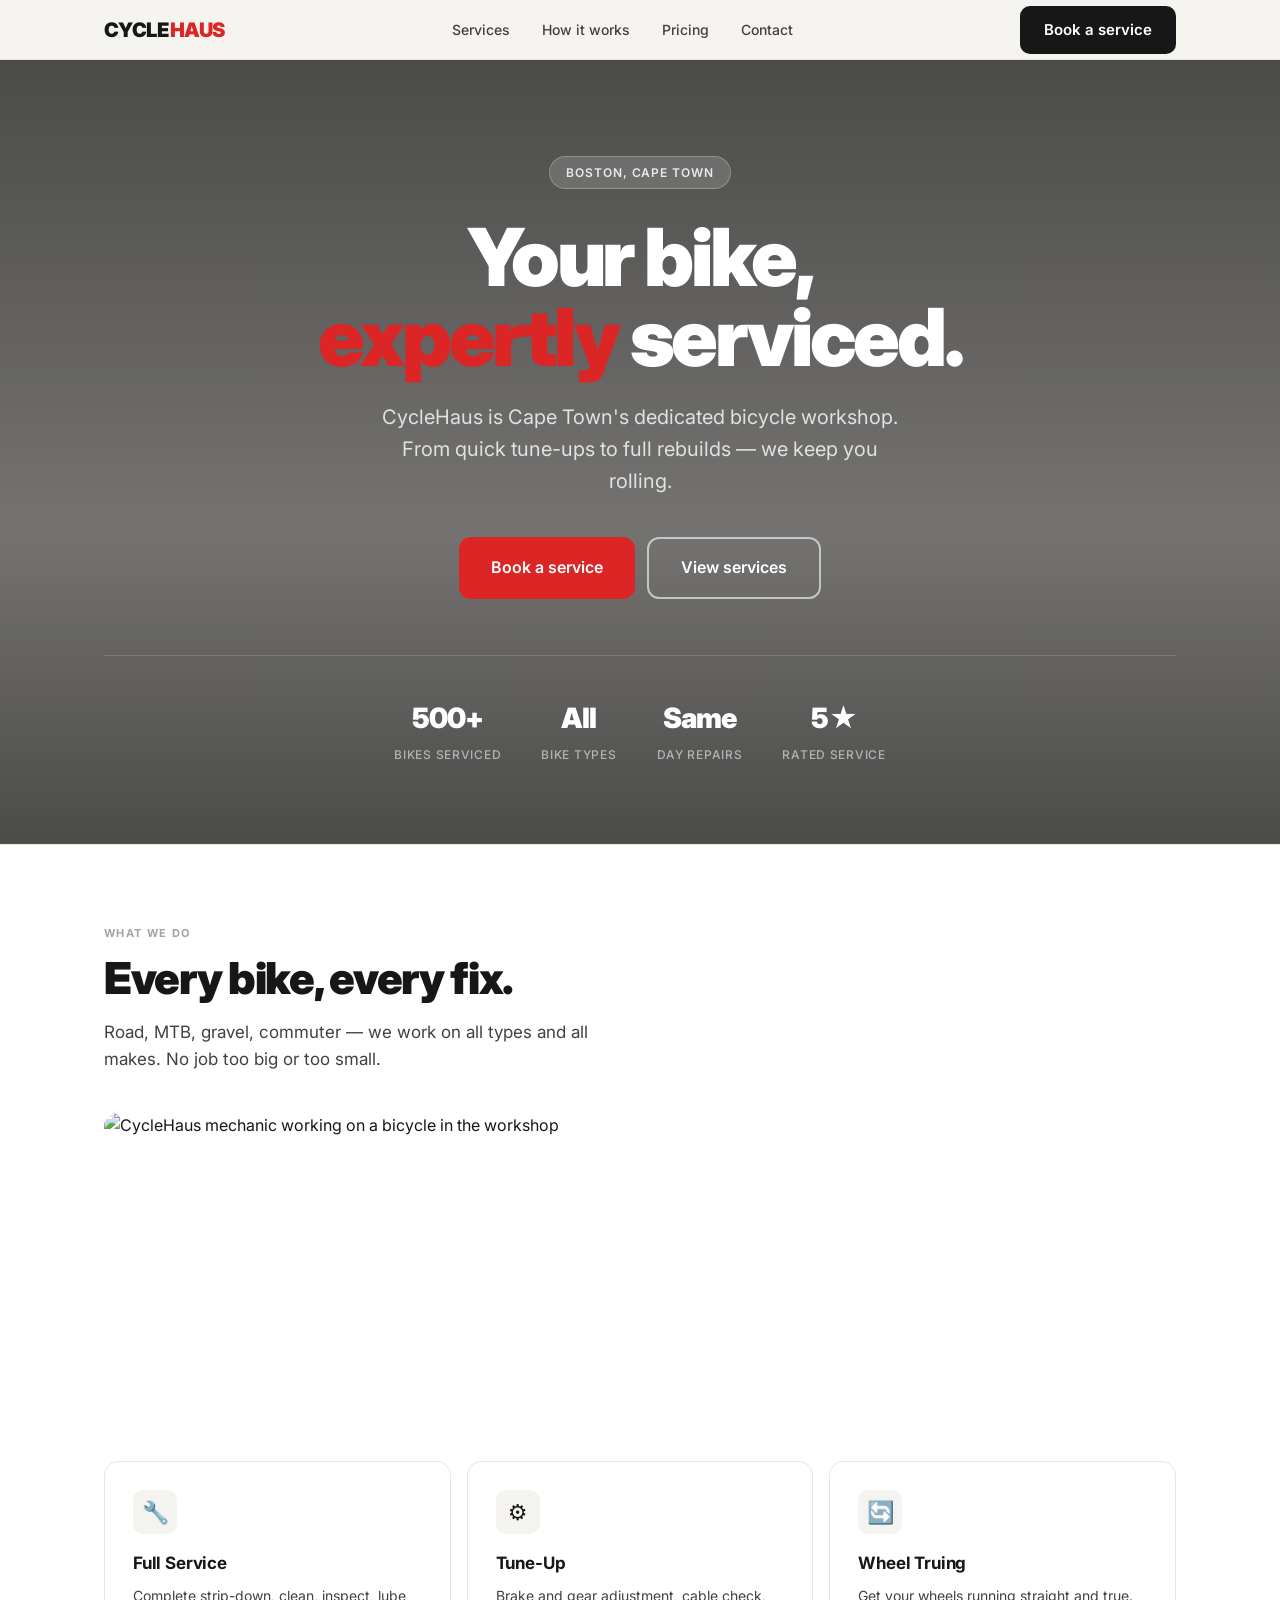
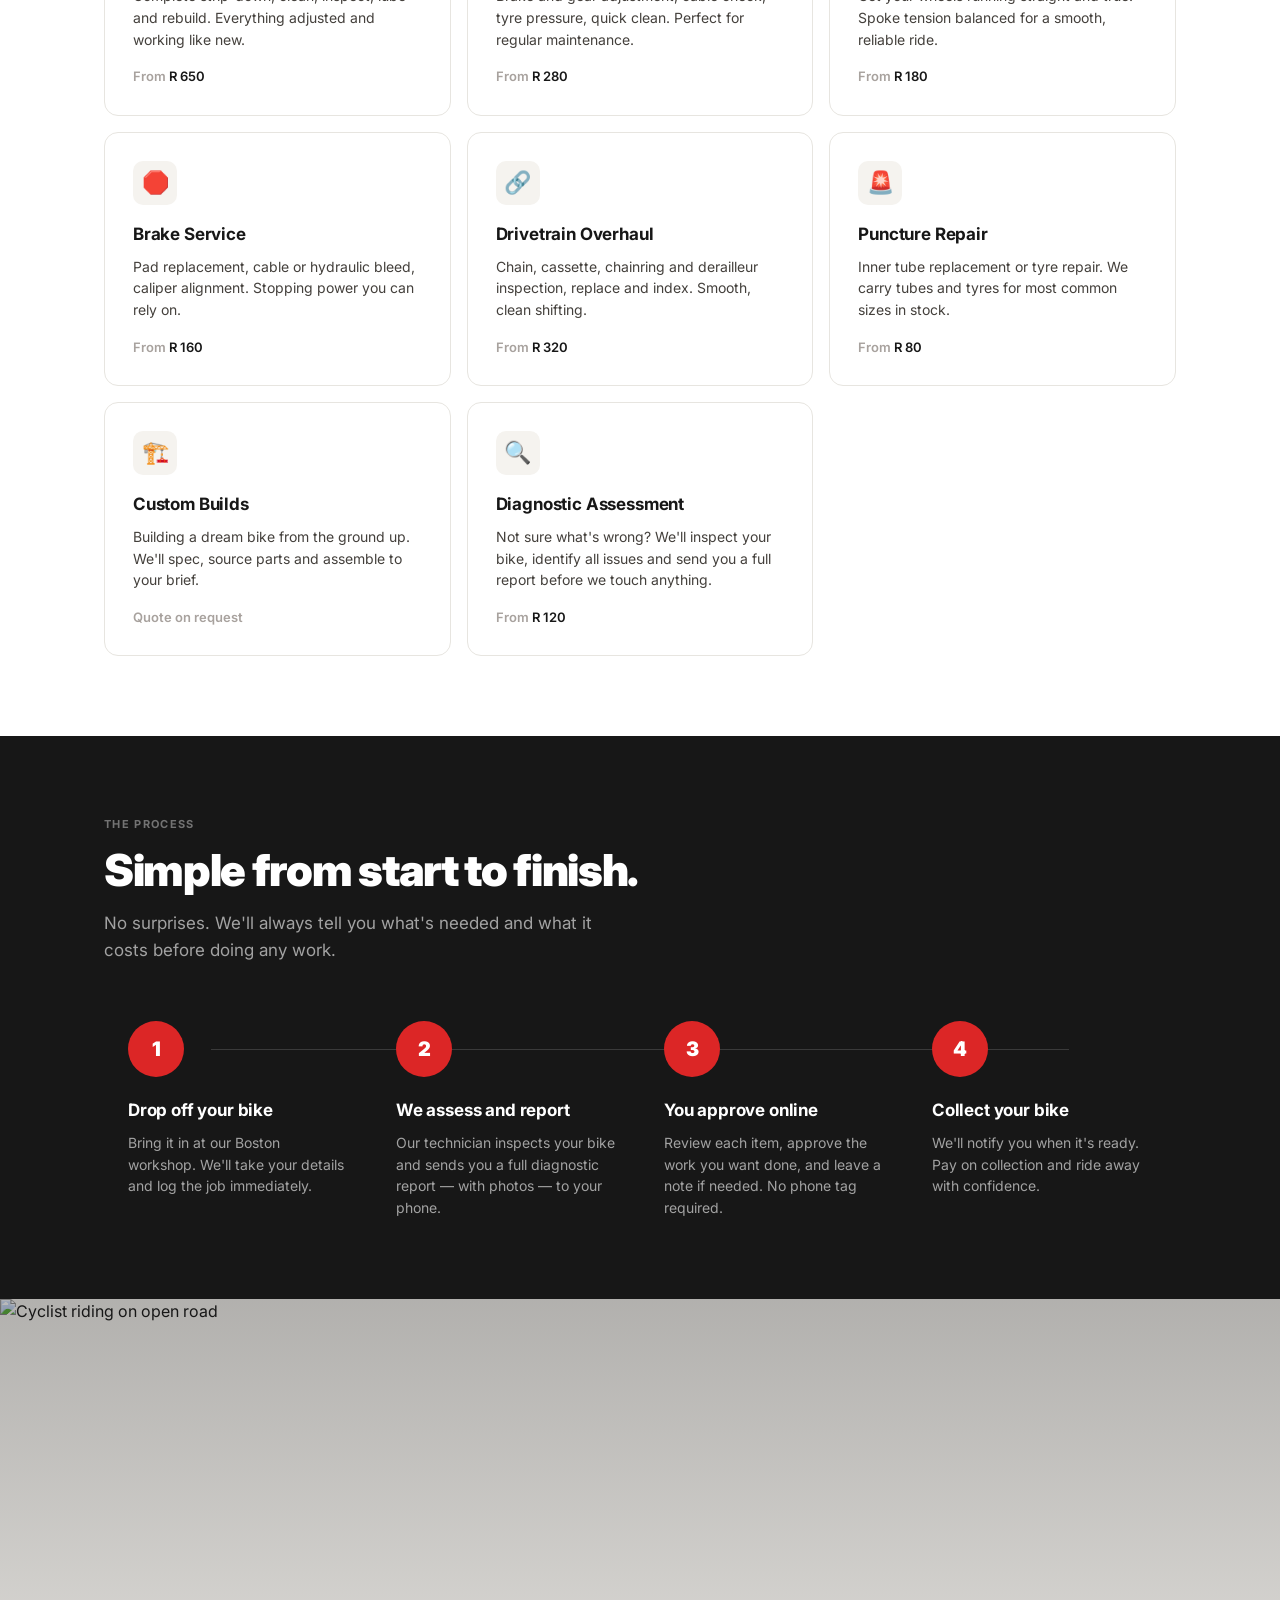
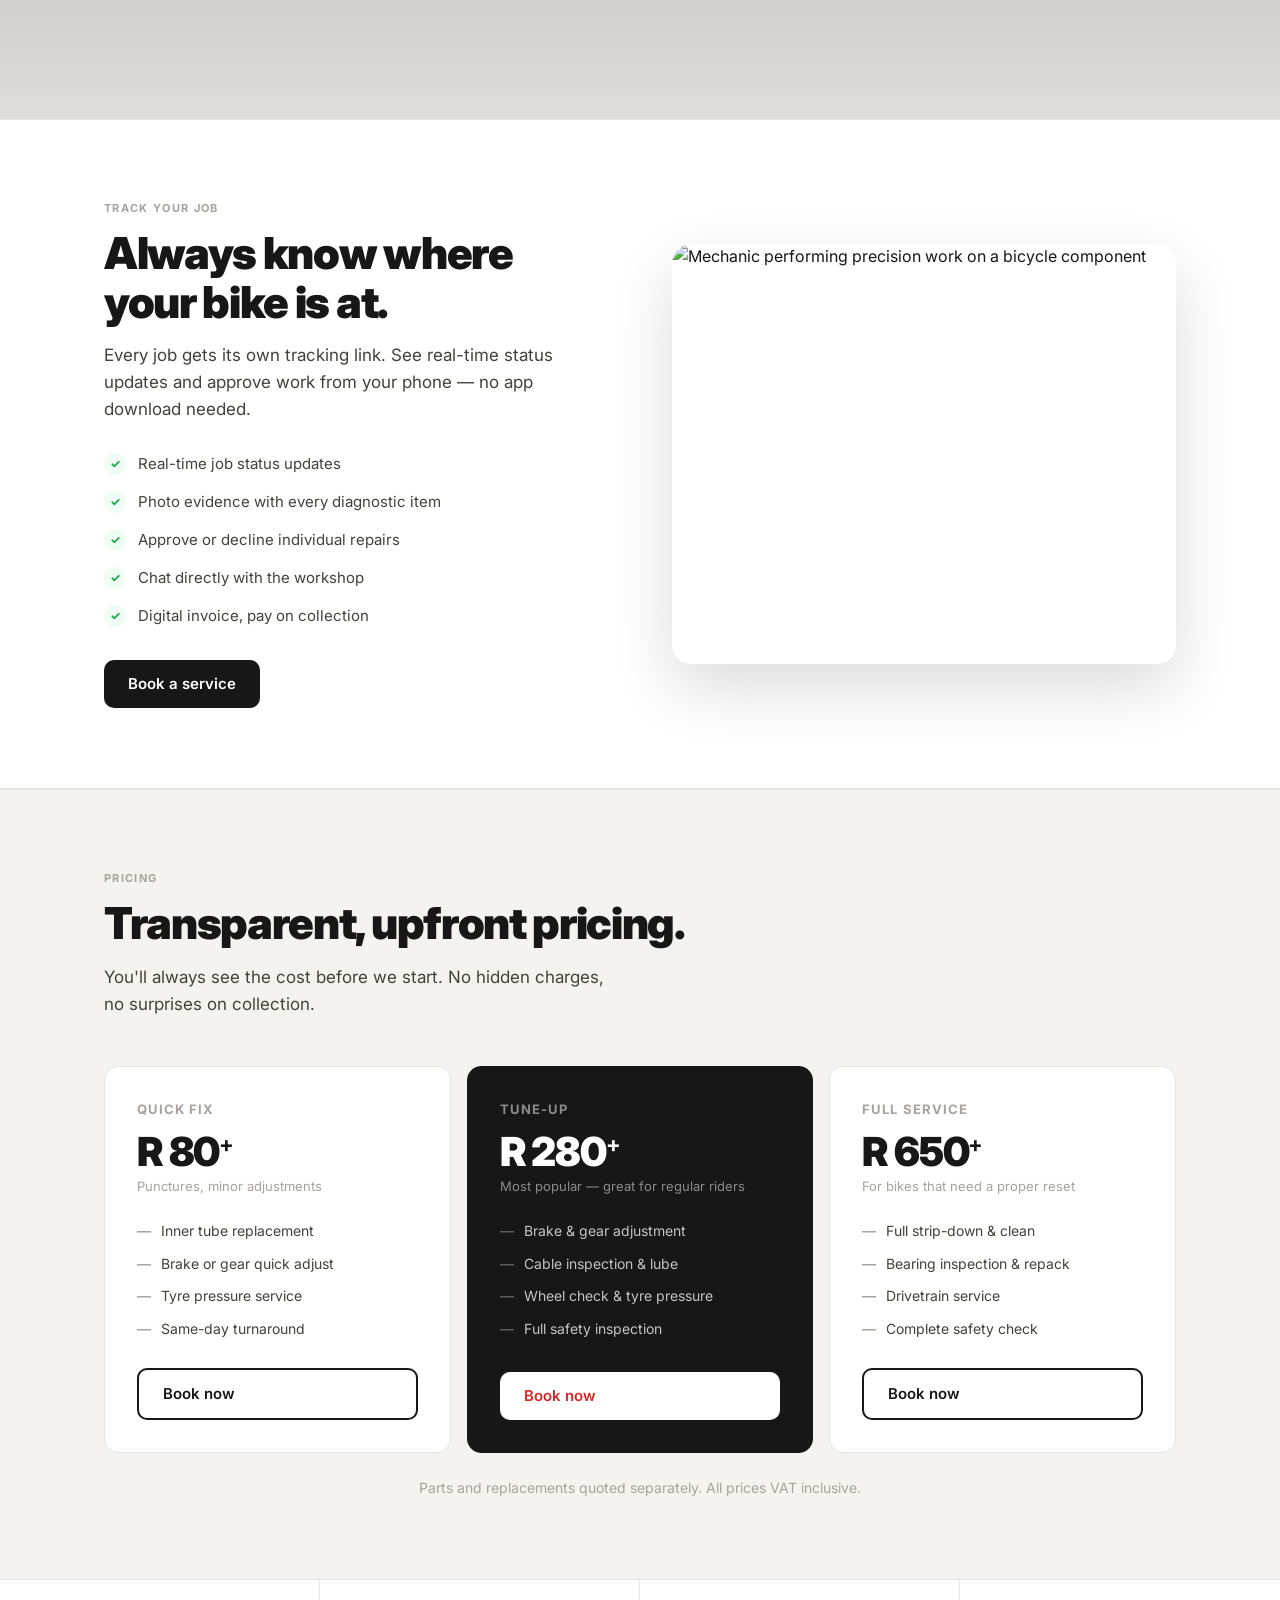
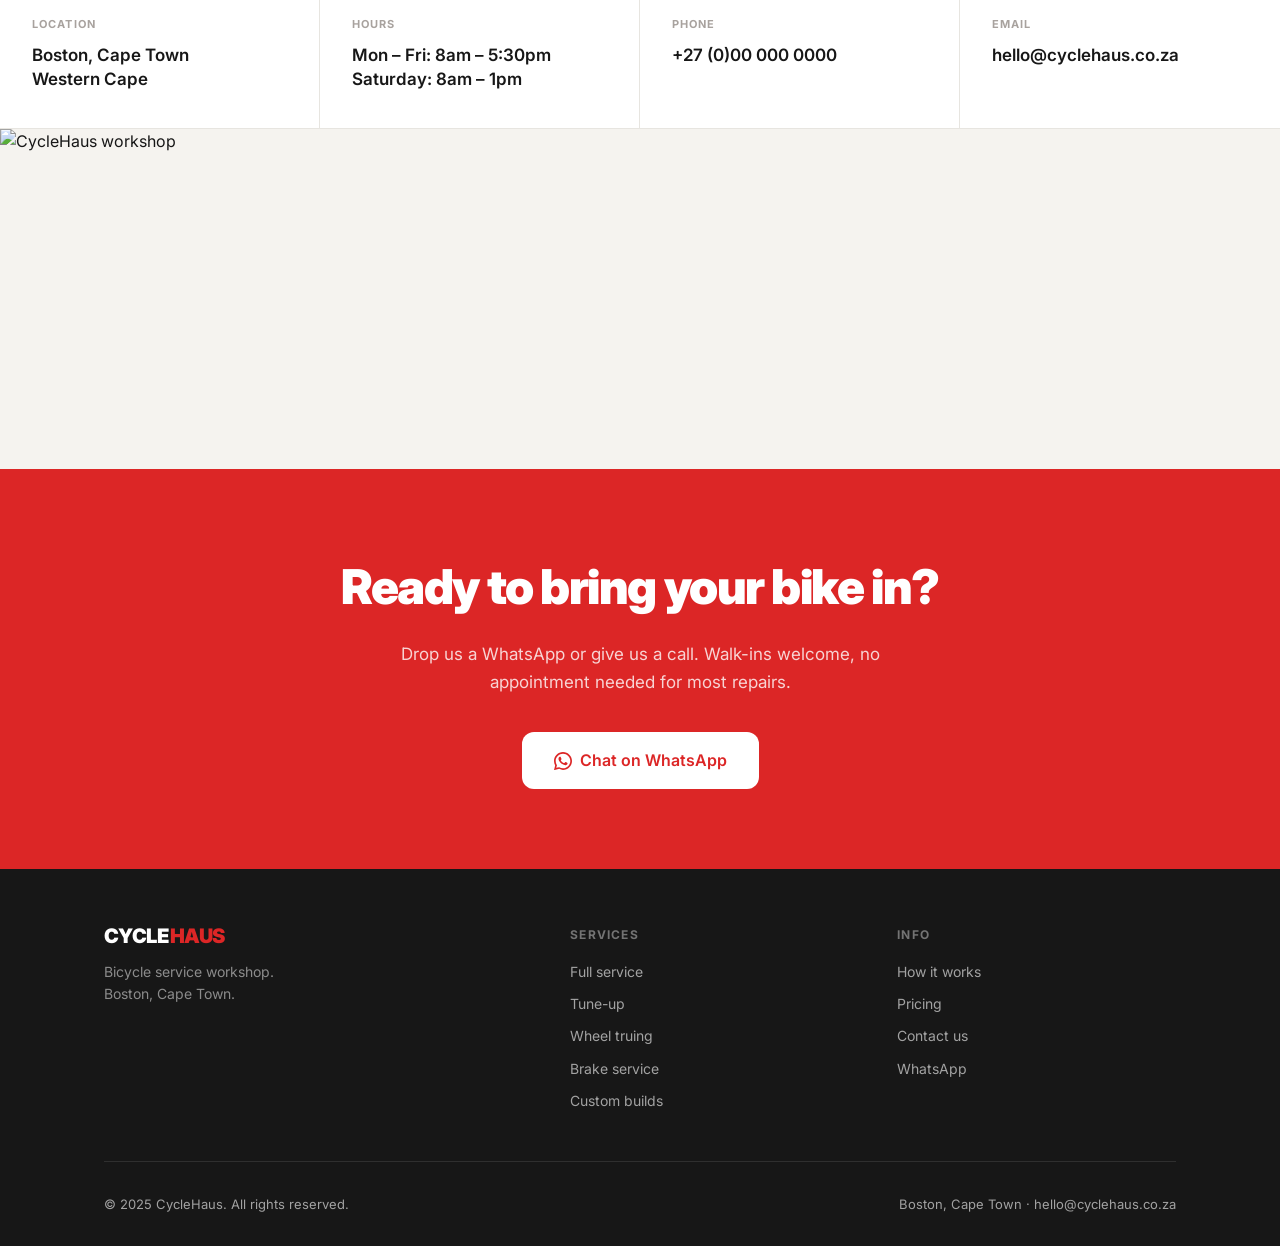
==== index.html @ d36a8a9f "Initial commit" ====
<!doctype html>
<html lang="en">
<head>
  <meta charset="UTF-8" />
  <meta name="viewport" content="width=device-width, initial-scale=1.0" />
  <title>CycleHaus — Bicycle Service Workshop, Boston Cape Town</title>
  <meta name="description" content="Cape Town's dedicated bicycle service workshop. Expert repairs, tune-ups and custom builds for road, MTB, gravel and commuter bikes. Based in Boston, Cape Town." />
  <meta property="og:title" content="CycleHaus — Bicycle Service Workshop" />
  <meta property="og:description" content="Expert bicycle servicing in Boston, Cape Town. Drop off, we assess and send you a digital report, you approve online." />
  <meta property="og:type" content="website" />
  <meta name="theme-color" content="#171717" />
  <link rel="icon" href="favicon.svg" type="image/svg+xml" />
  <link rel="preconnect" href="https://fonts.googleapis.com" />
  <link rel="preconnect" href="https://fonts.gstatic.com" crossorigin />
  <link href="https://fonts.googleapis.com/css2?family=Inter:wght@400;500;600;700;900&display=swap" rel="stylesheet" />
  <link rel="stylesheet" href="css/style.css" />
</head>
<body>

<!-- ── Navigation ──────────────────────────────────────────────────────── -->
<nav>
  <div class="container nav-inner">
    <a href="/" class="wordmark" aria-label="CycleHaus">
      <span class="c">CYCLE</span><span class="h">HAUS</span>
    </a>
    <ul class="nav-links">
      <li><a href="#services">Services</a></li>
      <li><a href="#how-it-works">How it works</a></li>
      <li><a href="#pricing">Pricing</a></li>
      <li><a href="#contact">Contact</a></li>
    </ul>
    <div class="nav-right">
      <a href="#contact" class="btn btn-primary nav-cta">Book a service</a>
      <button class="nav-hamburger" aria-label="Menu">
        <svg width="22" height="22" viewBox="0 0 22 22" fill="none">
          <path d="M3 6h16M3 11h16M3 16h16" stroke="#171717" stroke-width="2" stroke-linecap="round"/>
        </svg>
      </button>
    </div>
  </div>
</nav>

<!-- ── Hero ────────────────────────────────────────────────────────────── -->
<section class="hero">
  <div class="container">
    <div class="hero-tag">Boston, Cape Town</div>
    <h1>Your bike,<br><em>expertly</em> serviced.</h1>
    <p>CycleHaus is Cape Town's dedicated bicycle workshop. From quick tune-ups to full rebuilds — we keep you rolling.</p>
    <div class="hero-actions">
      <a href="#contact" class="btn btn-red btn-lg">Book a service</a>
      <a href="#services" class="btn btn-outline-white btn-lg">View services</a>
    </div>
    <div class="hero-meta">
      <div class="hero-meta-item">
        <span class="hero-meta-num">500+</span>
        <span class="hero-meta-label">Bikes serviced</span>
      </div>
      <div class="hero-meta-item">
        <span class="hero-meta-num">All</span>
        <span class="hero-meta-label">Bike types</span>
      </div>
      <div class="hero-meta-item">
        <span class="hero-meta-num">Same</span>
        <span class="hero-meta-label">Day repairs</span>
      </div>
      <div class="hero-meta-item">
        <span class="hero-meta-num">5★</span>
        <span class="hero-meta-label">Rated service</span>
      </div>
    </div>
  </div>
</section>

<!-- ── Services ────────────────────────────────────────────────────────── -->
<section class="section" id="services" style="background: var(--bg-card); border-top: 1px solid var(--line);">
  <div class="container">
    <p class="section-label">What we do</p>
    <h2 class="section-title">Every bike, every fix.</h2>
    <p class="section-subtitle">Road, MTB, gravel, commuter — we work on all types and all makes. No job too big or too small.</p>

    <div class="img-strip-rounded">
      <img
        src="https://images.unsplash.com/photo-1675798225739-d8919b7a23f7?w=1400&q=85"
        alt="CycleHaus mechanic working on a bicycle in the workshop"
        loading="lazy"
      />
    </div>

    <div class="services-grid">
      <div class="service-card">
        <div class="service-icon">🔧</div>
        <h3>Full Service</h3>
        <p>Complete strip-down, clean, inspect, lube and rebuild. Everything adjusted and working like new.</p>
        <p class="service-price">From <span>R 650</span></p>
      </div>
      <div class="service-card">
        <div class="service-icon">⚙️</div>
        <h3>Tune-Up</h3>
        <p>Brake and gear adjustment, cable check, tyre pressure, quick clean. Perfect for regular maintenance.</p>
        <p class="service-price">From <span>R 280</span></p>
      </div>
      <div class="service-card">
        <div class="service-icon">🔄</div>
        <h3>Wheel Truing</h3>
        <p>Get your wheels running straight and true. Spoke tension balanced for a smooth, reliable ride.</p>
        <p class="service-price">From <span>R 180</span></p>
      </div>
      <div class="service-card">
        <div class="service-icon">🛑</div>
        <h3>Brake Service</h3>
        <p>Pad replacement, cable or hydraulic bleed, caliper alignment. Stopping power you can rely on.</p>
        <p class="service-price">From <span>R 160</span></p>
      </div>
      <div class="service-card">
        <div class="service-icon">🔗</div>
        <h3>Drivetrain Overhaul</h3>
        <p>Chain, cassette, chainring and derailleur inspection, replace and index. Smooth, clean shifting.</p>
        <p class="service-price">From <span>R 320</span></p>
      </div>
      <div class="service-card">
        <div class="service-icon">🚨</div>
        <h3>Puncture Repair</h3>
        <p>Inner tube replacement or tyre repair. We carry tubes and tyres for most common sizes in stock.</p>
        <p class="service-price">From <span>R 80</span></p>
      </div>
      <div class="service-card">
        <div class="service-icon">🏗️</div>
        <h3>Custom Builds</h3>
        <p>Building a dream bike from the ground up. We'll spec, source parts and assemble to your brief.</p>
        <p class="service-price">Quote on request</p>
      </div>
      <div class="service-card">
        <div class="service-icon">🔍</div>
        <h3>Diagnostic Assessment</h3>
        <p>Not sure what's wrong? We'll inspect your bike, identify all issues and send you a full report before we touch anything.</p>
        <p class="service-price">From <span>R 120</span></p>
      </div>
    </div>
  </div>
</section>

<!-- ── How it works ─────────────────────────────────────────────────────── -->
<section class="section how-section" id="how-it-works">
  <div class="container">
    <p class="section-label">The process</p>
    <h2 class="section-title">Simple from start to finish.</h2>
    <p class="section-subtitle">No surprises. We'll always tell you what's needed and what it costs before doing any work.</p>

    <div class="steps">
      <div class="step">
        <div class="step-num">1</div>
        <h3>Drop off your bike</h3>
        <p>Bring it in at our Boston workshop. We'll take your details and log the job immediately.</p>
      </div>
      <div class="step">
        <div class="step-num">2</div>
        <h3>We assess and report</h3>
        <p>Our technician inspects your bike and sends you a full diagnostic report — with photos — to your phone.</p>
      </div>
      <div class="step">
        <div class="step-num">3</div>
        <h3>You approve online</h3>
        <p>Review each item, approve the work you want done, and leave a note if needed. No phone tag required.</p>
      </div>
      <div class="step">
        <div class="step-num">4</div>
        <h3>Collect your bike</h3>
        <p>We'll notify you when it's ready. Pay on collection and ride away with confidence.</p>
      </div>
    </div>
  </div>
</section>

<!-- ── Atmosphere image ─────────────────────────────────────────────────── -->
<div class="img-atmosphere">
  <img
    src="https://images.unsplash.com/photo-1604355288256-46e6bca6a70f?w=1600&q=85"
    alt="Cyclist riding on open road"
    loading="lazy"
  />
</div>

<!-- ── Digital tracking ─────────────────────────────────────────────────── -->
<section class="section track-section">
  <div class="container">
    <div class="track-inner">
      <div>
        <p class="section-label">Track your job</p>
        <h2 class="section-title">Always know where your bike is at.</h2>
        <p class="section-subtitle">Every job gets its own tracking link. See real-time status updates and approve work from your phone — no app download needed.</p>
        <ul class="track-features">
          <li>Real-time job status updates</li>
          <li>Photo evidence with every diagnostic item</li>
          <li>Approve or decline individual repairs</li>
          <li>Chat directly with the workshop</li>
          <li>Digital invoice, pay on collection</li>
        </ul>
        <a href="#contact" class="btn btn-primary" style="margin-top: 32px;">Book a service</a>
      </div>
      <div class="track-image">
        <img
          src="https://images.unsplash.com/photo-1675798227643-da319f8ee8f7?w=900&q=85"
          alt="Mechanic performing precision work on a bicycle component"
          loading="lazy"
        />
      </div>
    </div>
  </div>
</section>

<!-- ── Pricing ──────────────────────────────────────────────────────────── -->
<section class="section" id="pricing" style="border-top: 1px solid var(--line);">
  <div class="container">
    <p class="section-label">Pricing</p>
    <h2 class="section-title">Transparent, upfront pricing.</h2>
    <p class="section-subtitle">You'll always see the cost before we start. No hidden charges, no surprises on collection.</p>

    <div class="pricing-grid">
      <div class="pricing-card">
        <p class="pricing-name">Quick fix</p>
        <p class="price">R 80<sup style="font-size:22px; font-weight:700">+</sup></p>
        <p class="price-sub">Punctures, minor adjustments</p>
        <ul class="price-items">
          <li>Inner tube replacement</li>
          <li>Brake or gear quick adjust</li>
          <li>Tyre pressure service</li>
          <li>Same-day turnaround</li>
        </ul>
        <a href="#contact" class="btn btn-outline">Book now</a>
      </div>
      <div class="pricing-card featured">
        <p class="pricing-name">Tune-up</p>
        <p class="price">R 280<sup style="font-size:22px; font-weight:700">+</sup></p>
        <p class="price-sub">Most popular — great for regular riders</p>
        <ul class="price-items">
          <li>Brake & gear adjustment</li>
          <li>Cable inspection & lube</li>
          <li>Wheel check & tyre pressure</li>
          <li>Full safety inspection</li>
        </ul>
        <a href="#contact" class="btn btn-white">Book now</a>
      </div>
      <div class="pricing-card">
        <p class="pricing-name">Full service</p>
        <p class="price">R 650<sup style="font-size:22px; font-weight:700">+</sup></p>
        <p class="price-sub">For bikes that need a proper reset</p>
        <ul class="price-items">
          <li>Full strip-down & clean</li>
          <li>Bearing inspection & repack</li>
          <li>Drivetrain service</li>
          <li>Complete safety check</li>
        </ul>
        <a href="#contact" class="btn btn-outline">Book now</a>
      </div>
    </div>
    <p style="text-align:center; margin-top: 24px; font-size: 14px; color: var(--muted);">
      Parts and replacements quoted separately. All prices VAT inclusive.
    </p>
  </div>
</section>

<!-- ── Info strip ───────────────────────────────────────────────────────── -->
<div class="info-strip" id="contact">
  <div class="info-item">
    <p class="info-item-label">Location</p>
    <p class="info-item-value">
      <a href="https://maps.google.com/?q=Boston,+Cape+Town" target="_blank" rel="noopener">
        Boston, Cape Town<br>Western Cape
      </a>
    </p>
  </div>
  <div class="info-item">
    <p class="info-item-label">Hours</p>
    <p class="info-item-value">
      Mon – Fri: 8am – 5:30pm<br>
      Saturday: 8am – 1pm
    </p>
  </div>
  <div class="info-item">
    <p class="info-item-label">Phone</p>
    <p class="info-item-value">
      <a href="tel:+27000000000">+27 (0)00 000 0000</a>
    </p>
  </div>
  <div class="info-item">
    <p class="info-item-label">Email</p>
    <p class="info-item-value">
      <a href="mailto:hello@cyclehaus.co.za">hello@cyclehaus.co.za</a>
    </p>
  </div>
</div>

<!-- ── Mechanic strip ───────────────────────────────────────────────────── -->
<div class="img-strip">
  <img
    src="https://images.unsplash.com/photo-1605271864611-58dd08d10547?w=1600&q=85"
    alt="CycleHaus workshop"
    loading="lazy"
  />
</div>

<!-- ── CTA ──────────────────────────────────────────────────────────────── -->
<section class="cta-section">
  <div class="container">
    <h2>Ready to bring your bike in?</h2>
    <p>Drop us a WhatsApp or give us a call. Walk-ins welcome, no appointment needed for most repairs.</p>
    <a href="https://wa.me/27000000000?text=Hi%2C%20I%27d%20like%20to%20book%20a%20service%20at%20CycleHaus." class="btn btn-white btn-lg" target="_blank" rel="noopener">
      <svg width="18" height="18" viewBox="0 0 24 24" fill="currentColor"><path d="M17.472 14.382c-.297-.149-1.758-.867-2.03-.967-.273-.099-.471-.148-.67.15-.197.297-.767.966-.94 1.164-.173.199-.347.223-.644.075-.297-.15-1.255-.463-2.39-1.475-.883-.788-1.48-1.761-1.653-2.059-.173-.297-.018-.458.13-.606.134-.133.298-.347.446-.52.149-.174.198-.298.298-.497.099-.198.05-.371-.025-.52-.075-.149-.669-1.612-.916-2.207-.242-.579-.487-.5-.669-.51-.173-.008-.371-.01-.57-.01-.198 0-.52.074-.792.372-.272.297-1.04 1.016-1.04 2.479 0 1.462 1.065 2.875 1.213 3.074.149.198 2.096 3.2 5.077 4.487.709.306 1.262.489 1.694.625.712.227 1.36.195 1.871.118.571-.085 1.758-.719 2.006-1.413.248-.694.248-1.289.173-1.413-.074-.124-.272-.198-.57-.347z"/><path d="M12 0C5.373 0 0 5.373 0 12c0 2.117.554 4.107 1.523 5.836L.057 23.887c-.06.244.027.502.22.663A.75.75 0 0 0 .75 24h.044l6.24-1.636A11.93 11.93 0 0 0 12 24c6.627 0 12-5.373 12-12S18.627 0 12 0zm0 21.75a9.73 9.73 0 0 1-4.966-1.358l-.357-.213-3.705.973.988-3.608-.232-.372A9.724 9.724 0 0 1 2.25 12C2.25 6.615 6.615 2.25 12 2.25S21.75 6.615 21.75 12 17.385 21.75 12 21.75z"/></svg>
      Chat on WhatsApp
    </a>
  </div>
</section>

<!-- ── Footer ───────────────────────────────────────────────────────────── -->
<footer>
  <div class="container">
    <div class="footer-grid">
      <div>
        <a href="/" class="wordmark"><span class="c">CYCLE</span><span class="h">HAUS</span></a>
        <p class="footer-tagline">Bicycle service workshop.<br>Boston, Cape Town.</p>
      </div>
      <div class="footer-col">
        <h4>Services</h4>
        <ul>
          <li><a href="#services">Full service</a></li>
          <li><a href="#services">Tune-up</a></li>
          <li><a href="#services">Wheel truing</a></li>
          <li><a href="#services">Brake service</a></li>
          <li><a href="#services">Custom builds</a></li>
        </ul>
      </div>
      <div class="footer-col">
        <h4>Info</h4>
        <ul>
          <li><a href="#how-it-works">How it works</a></li>
          <li><a href="#pricing">Pricing</a></li>
          <li><a href="#contact">Contact us</a></li>
          <li><a href="https://wa.me/27000000000" target="_blank" rel="noopener">WhatsApp</a></li>
        </ul>
      </div>
    </div>
    <div class="footer-bottom">
      <span>© 2025 CycleHaus. All rights reserved.</span>
      <span>Boston, Cape Town · hello@cyclehaus.co.za</span>
    </div>
  </div>
</footer>

</body>
</html>
---- css/style.css ----
/* ── Reset & base ────────────────────────────────────────────────────────── */
*, *::before, *::after { box-sizing: border-box; margin: 0; padding: 0; }

:root {
  --ink:     #171717;
  --red:     #dc2626;
  --red-dk:  #b91c1c;
  --bg:      #f5f3ef;
  --bg-card: #ffffff;
  --muted:   #a8a29e;
  --line:    #e7e5e0;
  --text2:   #44403c;

  --font: 'Inter', system-ui, sans-serif;
  --max:  1120px;
  --r:    14px;
}

html { scroll-behavior: smooth; font-size: 16px; }

body {
  font-family: var(--font);
  background: var(--bg);
  color: var(--ink);
  -webkit-font-smoothing: antialiased;
  line-height: 1.6;
}

img { display: block; max-width: 100%; }
a   { color: inherit; text-decoration: none; }

/* ── Layout helpers ──────────────────────────────────────────────────────── */
.container { max-width: var(--max); margin: 0 auto; padding: 0 24px; }
.section   { padding: 80px 0; }
.section-sm { padding: 56px 0; }

/* ── Wordmark ────────────────────────────────────────────────────────────── */
.wordmark {
  font-weight: 900;
  font-size: 20px;
  letter-spacing: -0.03em;
  line-height: 1;
  display: inline-flex;
  align-items: baseline;
  user-select: none;
}
.wordmark .c { color: var(--ink); }
.wordmark .h { color: var(--red); margin-left: 2px; }

/* ── Buttons ─────────────────────────────────────────────────────────────── */
.btn {
  display: inline-flex;
  align-items: center;
  gap: 8px;
  padding: 12px 24px;
  border-radius: 10px;
  font-weight: 600;
  font-size: 15px;
  border: none;
  cursor: pointer;
  transition: opacity .15s, transform .1s;
  white-space: nowrap;
  text-decoration: none;
}
.btn:hover  { opacity: .88; }
.btn:active { transform: scale(.98); }

.btn-primary { background: var(--ink); color: #fff; }
.btn-red     { background: var(--red); color: #fff; }
.btn-outline {
  background: transparent;
  border: 2px solid var(--ink);
  color: var(--ink);
}
.btn-lg { padding: 16px 32px; font-size: 16px; border-radius: 12px; }
.btn-sm { padding: 9px 18px; font-size: 13px; }

/* ── Nav ─────────────────────────────────────────────────────────────────── */
nav {
  position: sticky;
  top: 0;
  z-index: 50;
  background: rgba(245, 243, 239, 0.92);
  backdrop-filter: blur(12px);
  -webkit-backdrop-filter: blur(12px);
  border-bottom: 1px solid var(--line);
  height: 60px;
  display: flex;
  align-items: center;
}
.nav-inner {
  display: flex;
  align-items: center;
  justify-content: space-between;
  width: 100%;
}
.nav-links {
  display: flex;
  align-items: center;
  gap: 32px;
  list-style: none;
}
.nav-links a {
  font-size: 14px;
  font-weight: 500;
  color: var(--text2);
  transition: color .15s;
}
.nav-links a:hover { color: var(--ink); }
.nav-right { display: flex; align-items: center; gap: 16px; }
.nav-hamburger { display: none; background: none; border: none; cursor: pointer; padding: 4px; }

/* ── Hero ────────────────────────────────────────────────────────────────── */
.hero {
  padding: 96px 0 80px;
  text-align: center;
  position: relative;
  background-image:
    linear-gradient(to bottom, rgba(10,10,10,.72) 0%, rgba(10,10,10,.55) 60%, rgba(10,10,10,.72) 100%),
    url('https://images.unsplash.com/photo-1533107862482-0e6974b06ec4?w=1600&q=85');
  background-size: cover;
  background-position: center 35%;
}
.hero-tag {
  display: inline-block;
  background: rgba(255,255,255,.15);
  border: 1px solid rgba(255,255,255,.25);
  backdrop-filter: blur(8px);
  border-radius: 100px;
  padding: 6px 16px;
  font-size: 12px;
  font-weight: 600;
  letter-spacing: 0.08em;
  text-transform: uppercase;
  color: rgba(255,255,255,.85);
  margin-bottom: 28px;
}
.hero h1 {
  font-size: clamp(40px, 7vw, 80px);
  font-weight: 900;
  letter-spacing: -0.04em;
  line-height: 1.0;
  color: #fff;
  max-width: 820px;
  margin: 0 auto 24px;
}
.hero h1 em { color: var(--red); font-style: normal; }
.hero p {
  font-size: clamp(16px, 2vw, 20px);
  color: rgba(255,255,255,.8);
  max-width: 520px;
  margin: 0 auto 40px;
  line-height: 1.6;
}
.hero-actions { display: flex; justify-content: center; gap: 12px; flex-wrap: wrap; }
.btn-outline-white {
  background: transparent;
  border: 2px solid rgba(255,255,255,.6);
  color: #fff;
}
.btn-outline-white:hover { border-color: #fff; }
.hero-meta {
  margin-top: 56px;
  display: flex;
  justify-content: center;
  gap: 40px;
  flex-wrap: wrap;
  padding-top: 40px;
  border-top: 1px solid rgba(255,255,255,.15);
}
.hero-meta-item {
  display: flex;
  flex-direction: column;
  align-items: center;
  gap: 4px;
}
.hero-meta-num {
  font-size: 28px;
  font-weight: 900;
  letter-spacing: -0.03em;
  color: #fff;
}
.hero-meta-label {
  font-size: 12px;
  color: rgba(255,255,255,.55);
  font-weight: 500;
  text-transform: uppercase;
  letter-spacing: 0.06em;
}

/* ── Image strips ────────────────────────────────────────────────────────── */
.img-strip {
  width: 100%;
  height: 340px;
  overflow: hidden;
}
.img-strip img {
  width: 100%;
  height: 100%;
  object-fit: cover;
  object-position: center 40%;
  display: block;
}
.img-strip-rounded {
  border-radius: var(--r);
  overflow: hidden;
  height: 300px;
  margin-top: 40px;
  margin-bottom: 48px;
}
.img-strip-rounded img {
  width: 100%;
  height: 100%;
  object-fit: cover;
  object-position: center 30%;
}
.img-atmosphere {
  width: 100%;
  height: 420px;
  overflow: hidden;
  position: relative;
}
.img-atmosphere img {
  width: 100%;
  height: 100%;
  object-fit: cover;
  object-position: center 50%;
}
.img-atmosphere::after {
  content: '';
  position: absolute;
  inset: 0;
  background: linear-gradient(to bottom, rgba(23,23,23,.3) 0%, rgba(23,23,23,.1) 100%);
}

/* ── Section headings ────────────────────────────────────────────────────── */
.section-label {
  font-size: 11px;
  font-weight: 700;
  letter-spacing: 0.12em;
  text-transform: uppercase;
  color: var(--muted);
  margin-bottom: 12px;
}
.section-title {
  font-size: clamp(28px, 4vw, 44px);
  font-weight: 900;
  letter-spacing: -0.03em;
  line-height: 1.1;
  color: var(--ink);
  margin-bottom: 16px;
}
.section-subtitle {
  font-size: 17px;
  color: var(--text2);
  max-width: 500px;
  line-height: 1.6;
}

/* ── Services ────────────────────────────────────────────────────────────── */
.services-grid {
  display: grid;
  grid-template-columns: repeat(auto-fill, minmax(280px, 1fr));
  gap: 16px;
  margin-top: 48px;
}
.service-card {
  background: var(--bg-card);
  border: 1px solid var(--line);
  border-radius: var(--r);
  padding: 28px;
  transition: box-shadow .2s, transform .2s;
}
.service-card:hover {
  box-shadow: 0 8px 24px rgba(0,0,0,.08);
  transform: translateY(-2px);
}
.service-icon {
  width: 44px;
  height: 44px;
  background: #f5f3ef;
  border-radius: 10px;
  display: flex;
  align-items: center;
  justify-content: center;
  margin-bottom: 16px;
  font-size: 22px;
}
.service-card h3 {
  font-size: 17px;
  font-weight: 700;
  letter-spacing: -0.01em;
  margin-bottom: 8px;
}
.service-card p {
  font-size: 14px;
  color: var(--text2);
  line-height: 1.55;
}
.service-card .service-price {
  margin-top: 16px;
  font-size: 13px;
  font-weight: 600;
  color: var(--muted);
}
.service-card .service-price span {
  color: var(--ink);
}

/* ── How it works ────────────────────────────────────────────────────────── */
.how-section { background: var(--ink); color: #fff; }
.how-section .section-label { color: rgba(255,255,255,.4); }
.how-section .section-title { color: #fff; }
.how-section .section-subtitle { color: rgba(255,255,255,.6); }

.steps {
  display: grid;
  grid-template-columns: repeat(auto-fit, minmax(220px, 1fr));
  gap: 0;
  margin-top: 56px;
  position: relative;
}
.steps::before {
  content: '';
  position: absolute;
  top: 28px;
  left: 10%;
  right: 10%;
  height: 1px;
  background: rgba(255,255,255,.15);
}
.step {
  display: flex;
  flex-direction: column;
  align-items: flex-start;
  padding: 0 24px;
  position: relative;
}
.step-num {
  width: 56px;
  height: 56px;
  border-radius: 50%;
  background: var(--red);
  color: #fff;
  font-size: 20px;
  font-weight: 900;
  display: flex;
  align-items: center;
  justify-content: center;
  margin-bottom: 20px;
  flex-shrink: 0;
  position: relative;
  z-index: 1;
}
.step h3 {
  font-size: 17px;
  font-weight: 700;
  margin-bottom: 8px;
  letter-spacing: -0.01em;
}
.step p {
  font-size: 14px;
  color: rgba(255,255,255,.6);
  line-height: 1.55;
}

/* ── Digital tracking callout ────────────────────────────────────────────── */
.track-section { background: var(--bg-card); border-top: 1px solid var(--line); border-bottom: 1px solid var(--line); }
.track-inner {
  display: grid;
  grid-template-columns: 1fr 1fr;
  gap: 64px;
  align-items: center;
}
.track-features { list-style: none; margin-top: 28px; display: flex; flex-direction: column; gap: 14px; }
.track-features li {
  display: flex;
  align-items: flex-start;
  gap: 12px;
  font-size: 15px;
  color: var(--text2);
}
.track-features li::before {
  content: '✓';
  width: 22px;
  height: 22px;
  background: #f0fdf4;
  color: #16a34a;
  border-radius: 50%;
  font-size: 12px;
  font-weight: 700;
  display: flex;
  align-items: center;
  justify-content: center;
  flex-shrink: 0;
  margin-top: 1px;
}
.track-image {
  border-radius: 20px;
  overflow: hidden;
  height: 420px;
  box-shadow: 0 24px 64px rgba(0,0,0,.14);
}
.track-image img {
  width: 100%;
  height: 100%;
  object-fit: cover;
  object-position: center;
}
/* keep old phone styles in case still referenced */
.track-phone {
  background: var(--bg);
  border-radius: 24px;
  padding: 32px;
  border: 1px solid var(--line);
  box-shadow: 0 16px 48px rgba(0,0,0,.08);
}
.phone-status {
  background: #fff;
  border: 1px solid var(--line);
  border-radius: 12px;
  padding: 16px;
  margin-bottom: 12px;
}
.phone-status-label {
  font-size: 10px;
  font-weight: 700;
  letter-spacing: 0.1em;
  text-transform: uppercase;
  color: var(--muted);
  margin-bottom: 6px;
}
.phone-status-row {
  display: flex;
  align-items: center;
  gap: 10px;
}
.status-dot {
  width: 8px;
  height: 8px;
  border-radius: 50%;
  flex-shrink: 0;
}
.status-dot.green  { background: #16a34a; }
.status-dot.amber  { background: #d97706; }
.status-dot.blue   { background: #2563eb; }
.phone-status-name { font-size: 14px; font-weight: 600; }
.phone-status-sub  { font-size: 12px; color: var(--muted); margin-left: auto; }
.phone-cta {
  background: var(--ink);
  color: #fff;
  border-radius: 10px;
  padding: 14px 16px;
  font-size: 14px;
  font-weight: 600;
  text-align: center;
}

/* ── Pricing teaser ──────────────────────────────────────────────────────── */
.pricing-grid {
  display: grid;
  grid-template-columns: repeat(auto-fit, minmax(260px, 1fr));
  gap: 16px;
  margin-top: 48px;
}
.pricing-card {
  background: var(--bg-card);
  border: 1px solid var(--line);
  border-radius: var(--r);
  padding: 32px;
  display: flex;
  flex-direction: column;
}
.pricing-card.featured {
  background: var(--ink);
  border-color: var(--ink);
  color: #fff;
}
.pricing-card.featured .price-sub { color: rgba(255,255,255,.5); }
.pricing-name {
  font-size: 13px;
  font-weight: 700;
  letter-spacing: 0.08em;
  text-transform: uppercase;
  color: var(--muted);
  margin-bottom: 12px;
}
.pricing-card.featured .pricing-name { color: rgba(255,255,255,.5); }
.price {
  font-size: 40px;
  font-weight: 900;
  letter-spacing: -0.03em;
  line-height: 1;
  margin-bottom: 4px;
}
.price-sub { font-size: 13px; color: var(--muted); margin-bottom: 24px; }
.price-items { list-style: none; display: flex; flex-direction: column; gap: 10px; flex: 1; }
.price-items li {
  font-size: 14px;
  color: var(--text2);
  display: flex;
  align-items: center;
  gap: 10px;
}
.pricing-card.featured .price-items li { color: rgba(255,255,255,.75); }
.price-items li::before {
  content: '—';
  color: var(--muted);
  font-weight: 600;
}
.pricing-card.featured .price-items li::before { color: rgba(255,255,255,.3); }
.pricing-card .btn { margin-top: 28px; }

/* ── Info strip ──────────────────────────────────────────────────────────── */
.info-strip {
  display: grid;
  grid-template-columns: repeat(auto-fit, minmax(220px, 1fr));
  gap: 0;
  border-top: 1px solid var(--line);
  border-bottom: 1px solid var(--line);
  background: var(--bg-card);
}
.info-item {
  padding: 36px 32px;
  border-right: 1px solid var(--line);
}
.info-item:last-child { border-right: none; }
.info-item-label {
  font-size: 11px;
  font-weight: 700;
  letter-spacing: 0.1em;
  text-transform: uppercase;
  color: var(--muted);
  margin-bottom: 10px;
}
.info-item-value {
  font-size: 17px;
  font-weight: 600;
  color: var(--ink);
  line-height: 1.4;
}
.info-item-value a:hover { color: var(--red); }

/* ── CTA banner ──────────────────────────────────────────────────────────── */
.cta-section {
  background: var(--red);
  padding: 80px 0;
  text-align: center;
}
.cta-section h2 {
  font-size: clamp(28px, 4vw, 48px);
  font-weight: 900;
  letter-spacing: -0.03em;
  color: #fff;
  margin-bottom: 16px;
}
.cta-section p {
  font-size: 17px;
  color: rgba(255,255,255,.8);
  margin-bottom: 36px;
  max-width: 480px;
  margin-left: auto;
  margin-right: auto;
}
.btn-white { background: #fff; color: var(--red); }

/* ── Footer ──────────────────────────────────────────────────────────────── */
footer {
  background: var(--ink);
  color: rgba(255,255,255,.6);
  padding: 56px 0 32px;
}
.footer-grid {
  display: grid;
  grid-template-columns: 1.5fr 1fr 1fr;
  gap: 48px;
  padding-bottom: 48px;
  border-bottom: 1px solid rgba(255,255,255,.1);
  margin-bottom: 32px;
}
footer .wordmark .c { color: #fff; }
footer .wordmark .h { color: var(--red); }
.footer-tagline { font-size: 14px; color: rgba(255,255,255,.5); margin-top: 10px; }
.footer-col h4 {
  font-size: 12px;
  font-weight: 700;
  letter-spacing: 0.1em;
  text-transform: uppercase;
  color: rgba(255,255,255,.4);
  margin-bottom: 16px;
}
.footer-col ul { list-style: none; display: flex; flex-direction: column; gap: 10px; }
.footer-col li { font-size: 14px; }
.footer-col a { color: rgba(255,255,255,.6); transition: color .15s; }
.footer-col a:hover { color: #fff; }
.footer-bottom {
  display: flex;
  align-items: center;
  justify-content: space-between;
  font-size: 13px;
}

/* ── Mobile ──────────────────────────────────────────────────────────────── */
@media (max-width: 768px) {
  .section { padding: 56px 0; }
  .nav-links, .nav-cta { display: none; }
  .nav-hamburger { display: block; }
  .hero { padding: 64px 0 56px; }
  .hero-meta { gap: 24px; }
  .steps { gap: 32px; }
  .steps::before { display: none; }
  .step { padding: 0; }
  .track-inner { grid-template-columns: 1fr; }
  .track-phone { display: none; }
  .footer-grid { grid-template-columns: 1fr; gap: 32px; }
  .footer-bottom { flex-direction: column; gap: 8px; text-align: center; }
  .info-strip { grid-template-columns: 1fr 1fr; }
  .info-item { border-right: none; border-bottom: 1px solid var(--line); }
  .info-item:last-child { border-bottom: none; }
}
@media (max-width: 480px) {
  .info-strip { grid-template-columns: 1fr; }
  .hero-actions { flex-direction: column; align-items: center; }
}
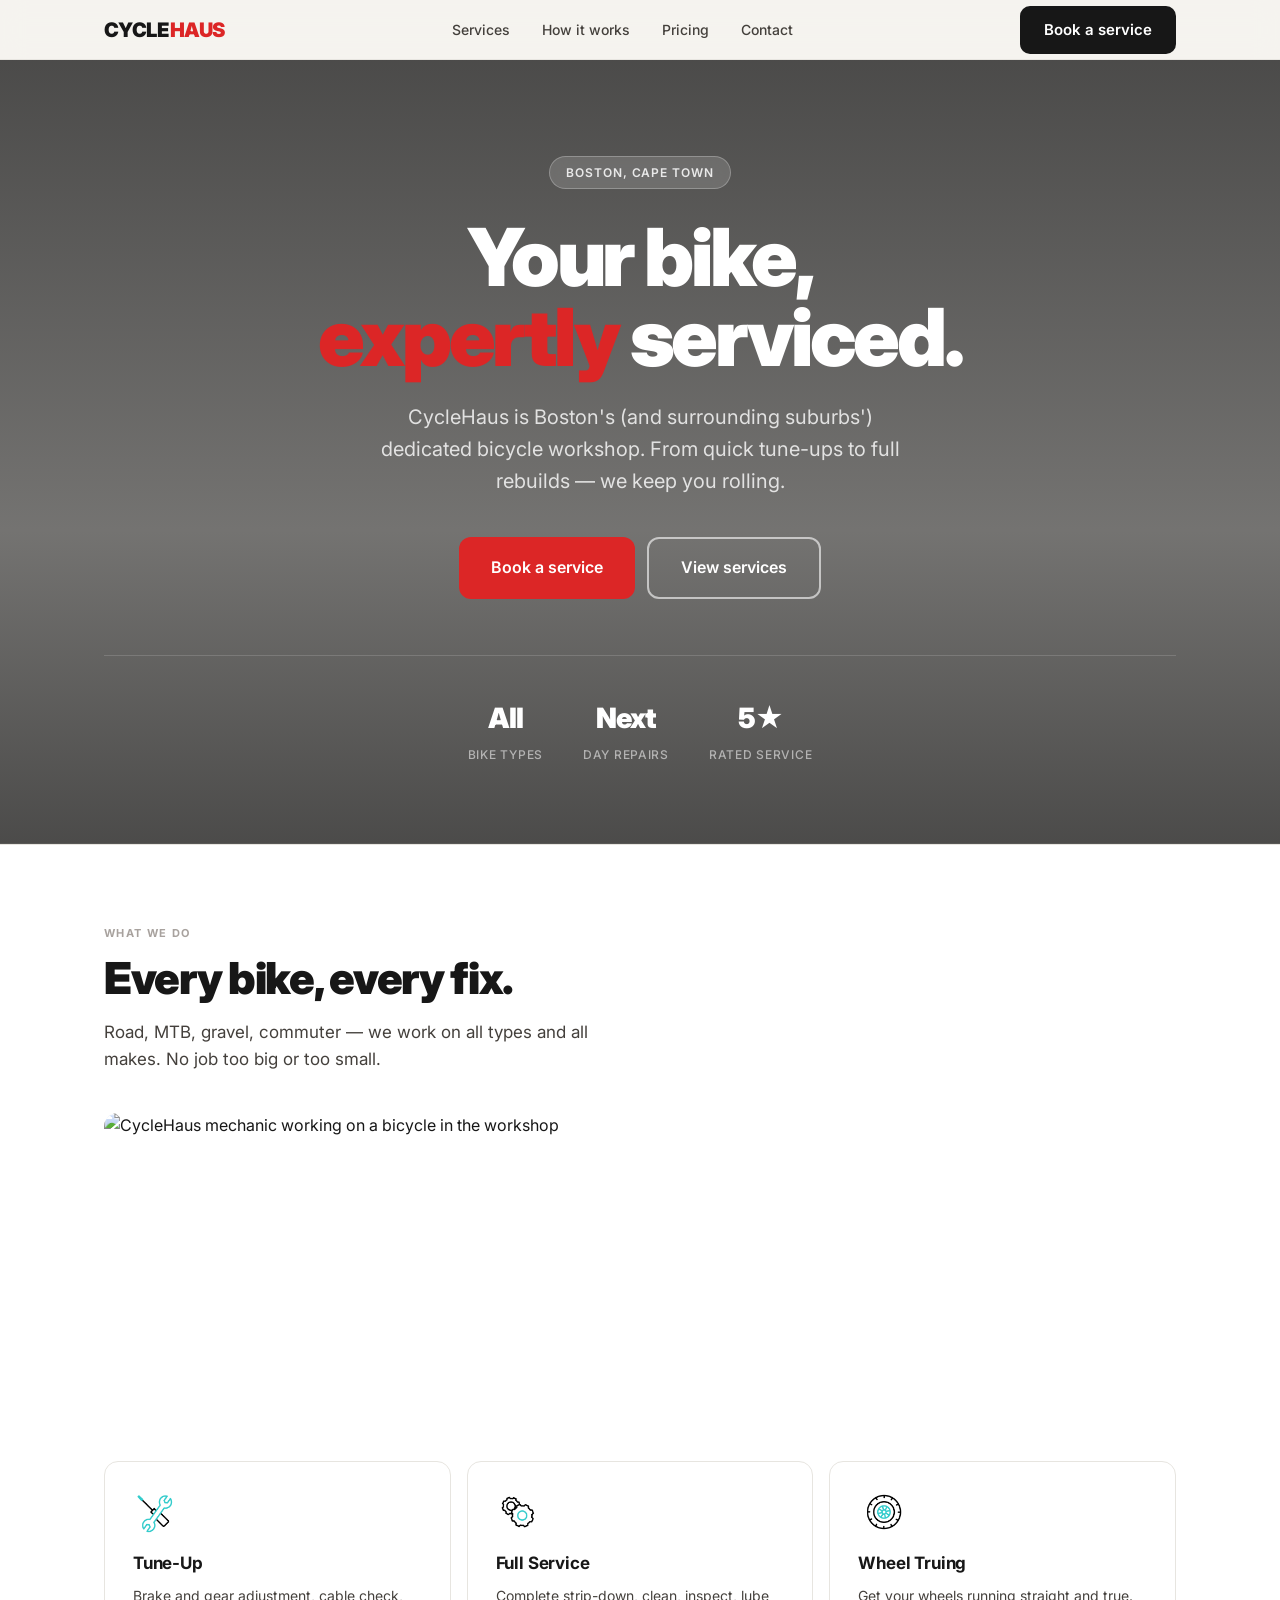
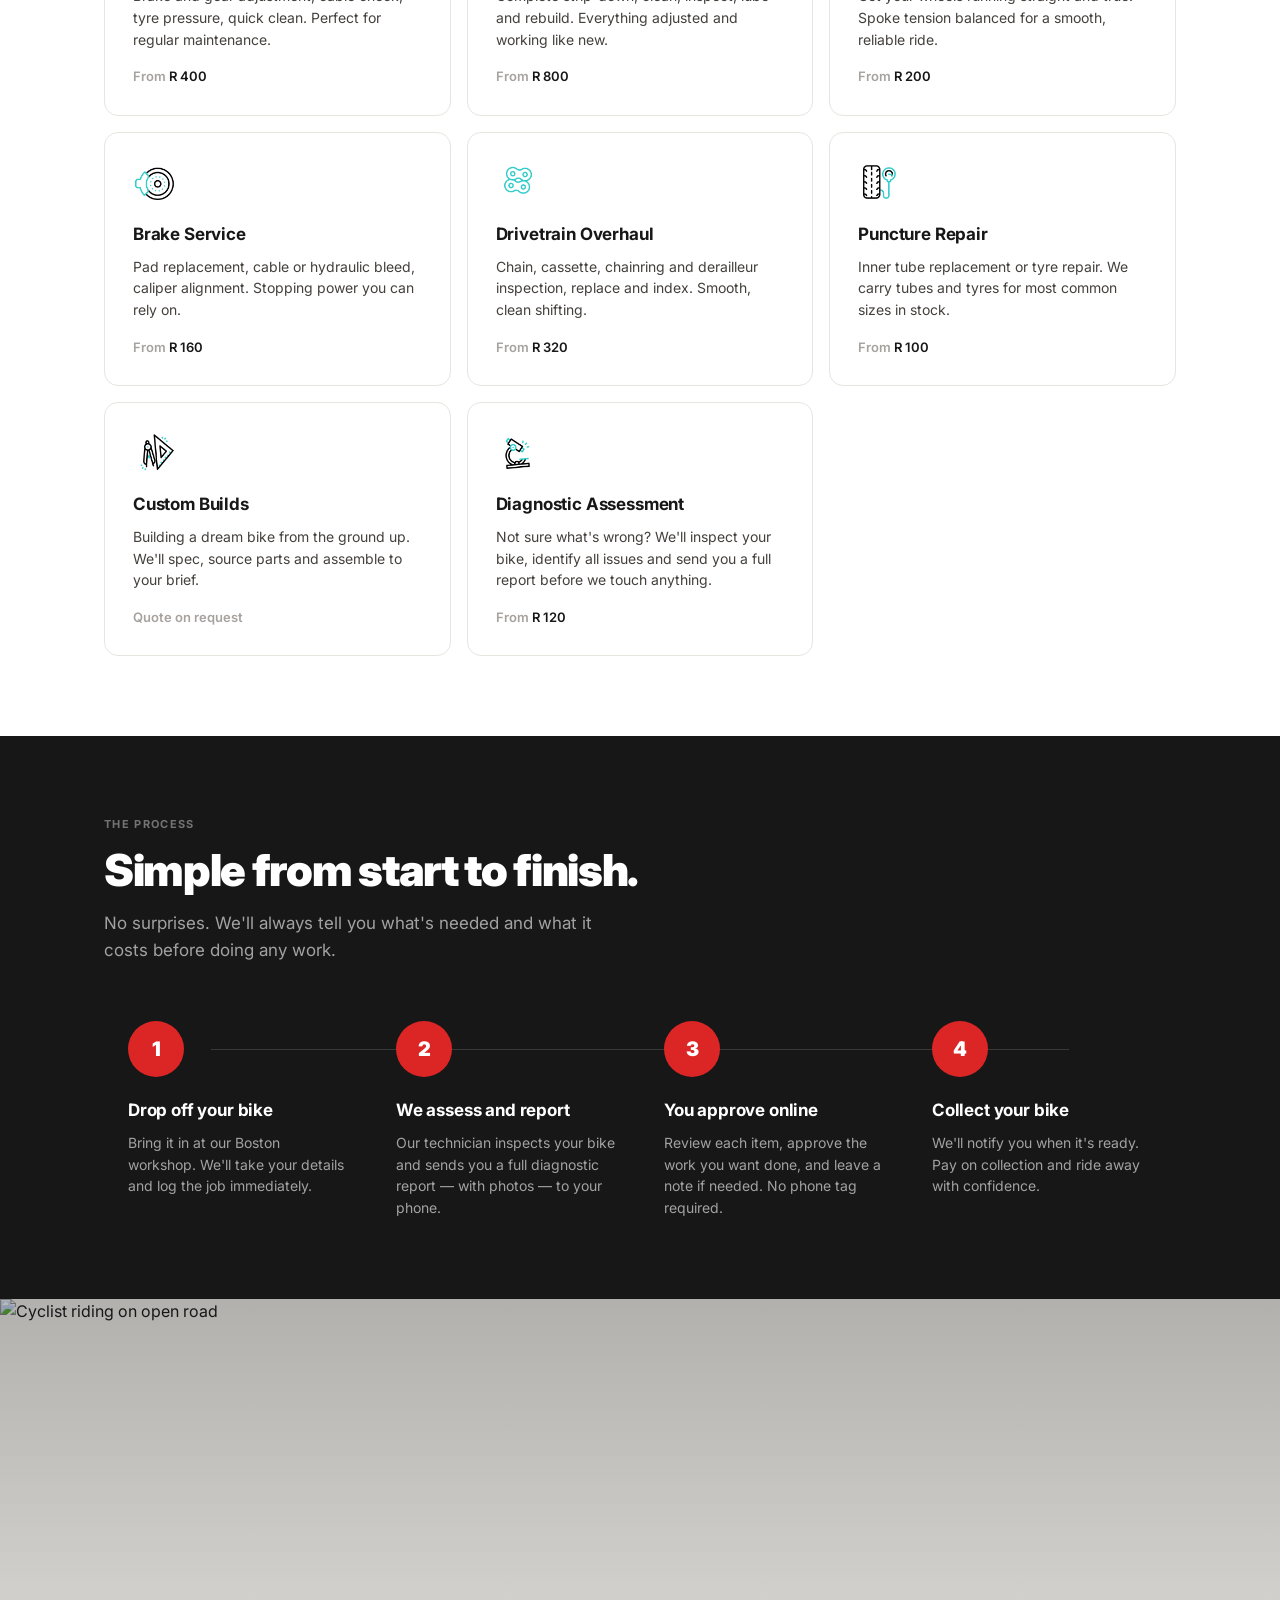
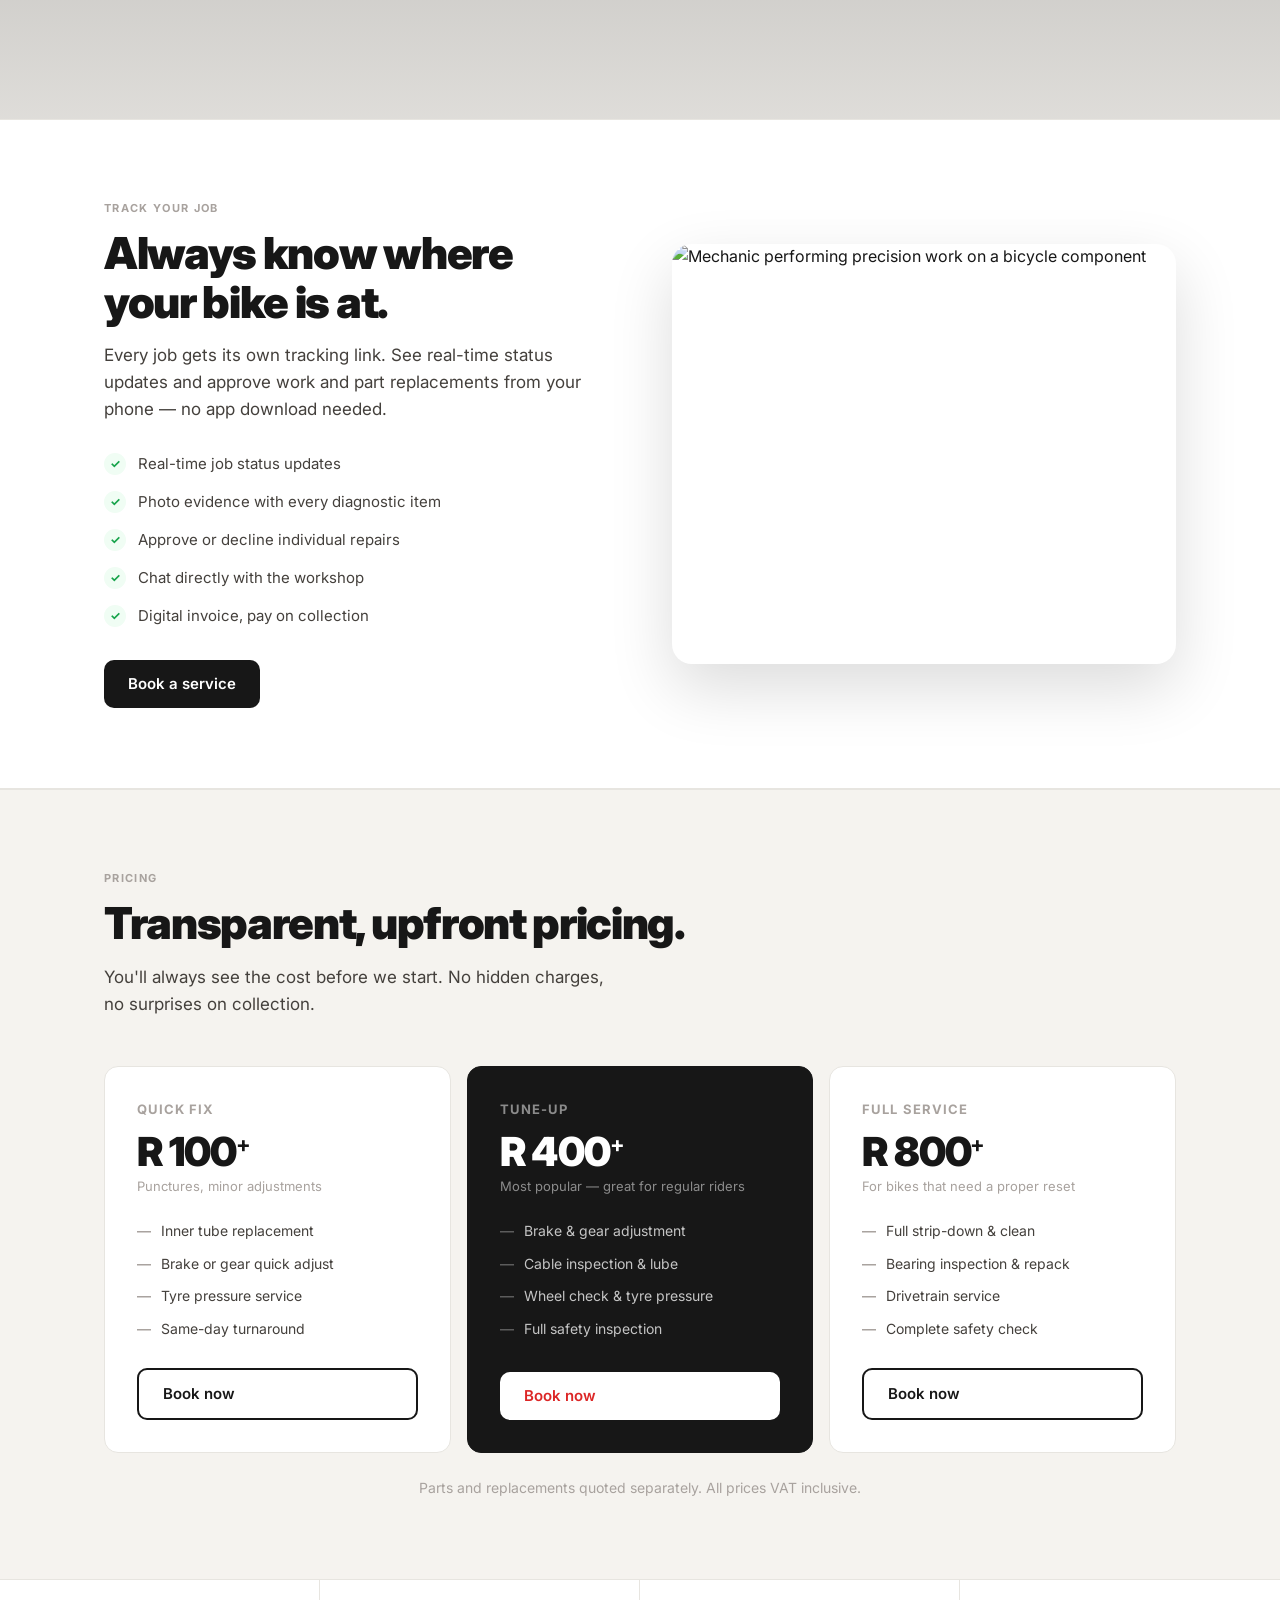
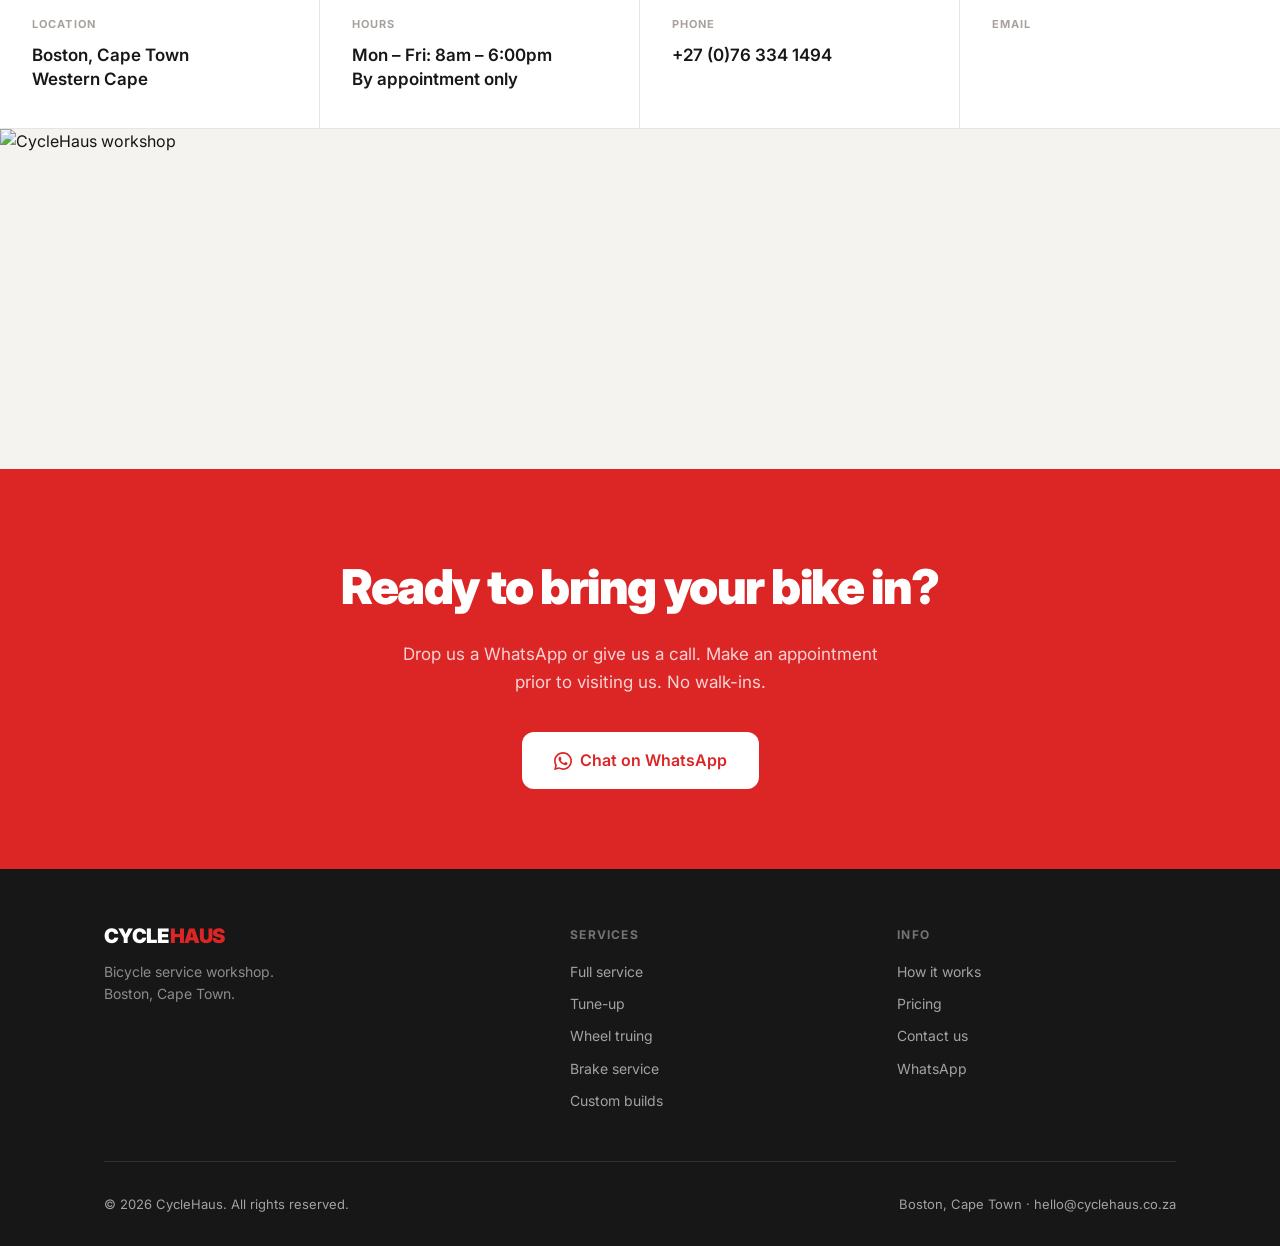
==== commit 3e4f54b3: "icons and pricing changed" ====
--- a/index.html
+++ b/index.html
@@ -45,22 +45,22 @@
   <div class="container">
     <div class="hero-tag">Boston, Cape Town</div>
     <h1>Your bike,<br><em>expertly</em> serviced.</h1>
-    <p>CycleHaus is Cape Town's dedicated bicycle workshop. From quick tune-ups to full rebuilds — we keep you rolling.</p>
+    <p>CycleHaus is Boston's (and surrounding suburbs') dedicated bicycle workshop. From quick tune-ups to full rebuilds — we keep you rolling.</p>
     <div class="hero-actions">
       <a href="#contact" class="btn btn-red btn-lg">Book a service</a>
       <a href="#services" class="btn btn-outline-white btn-lg">View services</a>
     </div>
     <div class="hero-meta">
-      <div class="hero-meta-item">
+      <!--div class="hero-meta-item">
         <span class="hero-meta-num">500+</span>
         <span class="hero-meta-label">Bikes serviced</span>
-      </div>
+      </div-->
       <div class="hero-meta-item">
         <span class="hero-meta-num">All</span>
         <span class="hero-meta-label">Bike types</span>
       </div>
       <div class="hero-meta-item">
-        <span class="hero-meta-num">Same</span>
+        <span class="hero-meta-num">Next</span>
         <span class="hero-meta-label">Day repairs</span>
       </div>
       <div class="hero-meta-item">
@@ -88,49 +88,65 @@
 
     <div class="services-grid">
       <div class="service-card">
-        <div class="service-icon">🔧</div>
+        <div class="service-icon">
+          <img src="img/icons/repair-tools.gif" alt="repair-tools" loading="lazy"/>
+        </div>
+        <h3>Tune-Up</h3>
+        <p>Brake and gear adjustment, cable check, tyre pressure, quick clean. Perfect for regular maintenance.</p>
+        <p class="service-price">From <span>R 400</span></p>
+      </div>
+      <div class="service-card">
+        <div class="service-icon">
+          <img src="img/icons/settings.gif" alt="settings" loading="lazy"/>
+        </div>
         <h3>Full Service</h3>
         <p>Complete strip-down, clean, inspect, lube and rebuild. Everything adjusted and working like new.</p>
-        <p class="service-price">From <span>R 650</span></p>
-      </div>
-      <div class="service-card">
-        <div class="service-icon">⚙️</div>
-        <h3>Tune-Up</h3>
-        <p>Brake and gear adjustment, cable check, tyre pressure, quick clean. Perfect for regular maintenance.</p>
-        <p class="service-price">From <span>R 280</span></p>
-      </div>
-      <div class="service-card">
-        <div class="service-icon">🔄</div>
+        <p class="service-price">From <span>R 800</span></p>
+      </div>
+      <div class="service-card">
+        <div class="service-icon">
+          <img src="img/icons/tire.gif" alt="tire" loading="lazy"/>
+        </div>
         <h3>Wheel Truing</h3>
         <p>Get your wheels running straight and true. Spoke tension balanced for a smooth, reliable ride.</p>
-        <p class="service-price">From <span>R 180</span></p>
-      </div>
-      <div class="service-card">
-        <div class="service-icon">🛑</div>
+        <p class="service-price">From <span>R 200</span></p>
+      </div>
+      <div class="service-card">
+        <div class="service-icon">
+          <img src="img/icons/disc-brake.gif" alt="disc-brake" loading="lazy"/>
+        </div>
         <h3>Brake Service</h3>
         <p>Pad replacement, cable or hydraulic bleed, caliper alignment. Stopping power you can rely on.</p>
         <p class="service-price">From <span>R 160</span></p>
       </div>
       <div class="service-card">
-        <div class="service-icon">🔗</div>
+        <div class="service-icon">
+          <img src="img/icons/chain.gif" alt="chain" loading="lazy"/>
+        </div>
         <h3>Drivetrain Overhaul</h3>
         <p>Chain, cassette, chainring and derailleur inspection, replace and index. Smooth, clean shifting.</p>
         <p class="service-price">From <span>R 320</span></p>
       </div>
       <div class="service-card">
-        <div class="service-icon">🚨</div>
+        <div class="service-icon">
+          <img src="img/icons/tire-pressure.gif" alt="tyre-pressure" loading="lazy"/>
+        </div>
         <h3>Puncture Repair</h3>
         <p>Inner tube replacement or tyre repair. We carry tubes and tyres for most common sizes in stock.</p>
-        <p class="service-price">From <span>R 80</span></p>
-      </div>
-      <div class="service-card">
-        <div class="service-icon">🏗️</div>
+        <p class="service-price">From <span>R 100</span></p>
+      </div>
+      <div class="service-card">
+        <div class="service-icon">
+          <img src="img/icons/compass-ruler.gif" alt="compass-ruler" loading="lazy"/>
+        </div>
         <h3>Custom Builds</h3>
         <p>Building a dream bike from the ground up. We'll spec, source parts and assemble to your brief.</p>
         <p class="service-price">Quote on request</p>
       </div>
       <div class="service-card">
-        <div class="service-icon">🔍</div>
+        <div class="service-icon">
+          <img src="img/icons/microscope.gif" alt="microscope" loading="lazy"/>
+        </div>
         <h3>Diagnostic Assessment</h3>
         <p>Not sure what's wrong? We'll inspect your bike, identify all issues and send you a full report before we touch anything.</p>
         <p class="service-price">From <span>R 120</span></p>
@@ -187,7 +203,7 @@
       <div>
         <p class="section-label">Track your job</p>
         <h2 class="section-title">Always know where your bike is at.</h2>
-        <p class="section-subtitle">Every job gets its own tracking link. See real-time status updates and approve work from your phone — no app download needed.</p>
+        <p class="section-subtitle">Every job gets its own tracking link. See real-time status updates and approve work and part replacements from your phone — no app download needed.</p>
         <ul class="track-features">
           <li>Real-time job status updates</li>
           <li>Photo evidence with every diagnostic item</li>
@@ -218,7 +234,7 @@
     <div class="pricing-grid">
       <div class="pricing-card">
         <p class="pricing-name">Quick fix</p>
-        <p class="price">R 80<sup style="font-size:22px; font-weight:700">+</sup></p>
+        <p class="price">R 100<sup style="font-size:22px; font-weight:700">+</sup></p>
         <p class="price-sub">Punctures, minor adjustments</p>
         <ul class="price-items">
           <li>Inner tube replacement</li>
@@ -230,7 +246,7 @@
       </div>
       <div class="pricing-card featured">
         <p class="pricing-name">Tune-up</p>
-        <p class="price">R 280<sup style="font-size:22px; font-weight:700">+</sup></p>
+        <p class="price">R 400<sup style="font-size:22px; font-weight:700">+</sup></p>
         <p class="price-sub">Most popular — great for regular riders</p>
         <ul class="price-items">
           <li>Brake & gear adjustment</li>
@@ -242,7 +258,7 @@
       </div>
       <div class="pricing-card">
         <p class="pricing-name">Full service</p>
-        <p class="price">R 650<sup style="font-size:22px; font-weight:700">+</sup></p>
+        <p class="price">R 800<sup style="font-size:22px; font-weight:700">+</sup></p>
         <p class="price-sub">For bikes that need a proper reset</p>
         <ul class="price-items">
           <li>Full strip-down & clean</li>
@@ -272,20 +288,20 @@
   <div class="info-item">
     <p class="info-item-label">Hours</p>
     <p class="info-item-value">
-      Mon – Fri: 8am – 5:30pm<br>
-      Saturday: 8am – 1pm
+      Mon – Fri: 8am – 6:00pm<br>
+      By appointment only<!--Saturday: 8am – 1pm-->
     </p>
   </div>
   <div class="info-item">
     <p class="info-item-label">Phone</p>
     <p class="info-item-value">
-      <a href="tel:+27000000000">+27 (0)00 000 0000</a>
+      <a href="tel:+27000000000">+27 (0)76 334 1494</a>
     </p>
   </div>
   <div class="info-item">
     <p class="info-item-label">Email</p>
     <p class="info-item-value">
-      <a href="mailto:hello@cyclehaus.co.za">hello@cyclehaus.co.za</a>
+      <!--a href="mailto:hello@cyclehaus.co.za">hello@cyclehaus.co.za</a-->
     </p>
   </div>
 </div>
@@ -303,8 +319,8 @@
 <section class="cta-section">
   <div class="container">
     <h2>Ready to bring your bike in?</h2>
-    <p>Drop us a WhatsApp or give us a call. Walk-ins welcome, no appointment needed for most repairs.</p>
-    <a href="https://wa.me/27000000000?text=Hi%2C%20I%27d%20like%20to%20book%20a%20service%20at%20CycleHaus." class="btn btn-white btn-lg" target="_blank" rel="noopener">
+    <p>Drop us a WhatsApp or give us a call. Make an appointment prior to visiting us. No walk-ins.</p>
+    <a href="https://wa.me/27763341494?text=Hi%2C%20I%27d%20like%20to%20book%20a%20service%20at%20CycleHaus." class="btn btn-white btn-lg" target="_blank" rel="noopener">
       <svg width="18" height="18" viewBox="0 0 24 24" fill="currentColor"><path d="M17.472 14.382c-.297-.149-1.758-.867-2.03-.967-.273-.099-.471-.148-.67.15-.197.297-.767.966-.94 1.164-.173.199-.347.223-.644.075-.297-.15-1.255-.463-2.39-1.475-.883-.788-1.48-1.761-1.653-2.059-.173-.297-.018-.458.13-.606.134-.133.298-.347.446-.52.149-.174.198-.298.298-.497.099-.198.05-.371-.025-.52-.075-.149-.669-1.612-.916-2.207-.242-.579-.487-.5-.669-.51-.173-.008-.371-.01-.57-.01-.198 0-.52.074-.792.372-.272.297-1.04 1.016-1.04 2.479 0 1.462 1.065 2.875 1.213 3.074.149.198 2.096 3.2 5.077 4.487.709.306 1.262.489 1.694.625.712.227 1.36.195 1.871.118.571-.085 1.758-.719 2.006-1.413.248-.694.248-1.289.173-1.413-.074-.124-.272-.198-.57-.347z"/><path d="M12 0C5.373 0 0 5.373 0 12c0 2.117.554 4.107 1.523 5.836L.057 23.887c-.06.244.027.502.22.663A.75.75 0 0 0 .75 24h.044l6.24-1.636A11.93 11.93 0 0 0 12 24c6.627 0 12-5.373 12-12S18.627 0 12 0zm0 21.75a9.73 9.73 0 0 1-4.966-1.358l-.357-.213-3.705.973.988-3.608-.232-.372A9.724 9.724 0 0 1 2.25 12C2.25 6.615 6.615 2.25 12 2.25S21.75 6.615 21.75 12 17.385 21.75 12 21.75z"/></svg>
       Chat on WhatsApp
     </a>
@@ -335,12 +351,12 @@
           <li><a href="#how-it-works">How it works</a></li>
           <li><a href="#pricing">Pricing</a></li>
           <li><a href="#contact">Contact us</a></li>
-          <li><a href="https://wa.me/27000000000" target="_blank" rel="noopener">WhatsApp</a></li>
+          <li><a href="https://wa.me/27763341494" target="_blank" rel="noopener">WhatsApp</a></li>
         </ul>
       </div>
     </div>
     <div class="footer-bottom">
-      <span>© 2025 CycleHaus. All rights reserved.</span>
+      <span>© 2026 CycleHaus. All rights reserved.</span>
       <span>Boston, Cape Town · hello@cyclehaus.co.za</span>
     </div>
   </div>
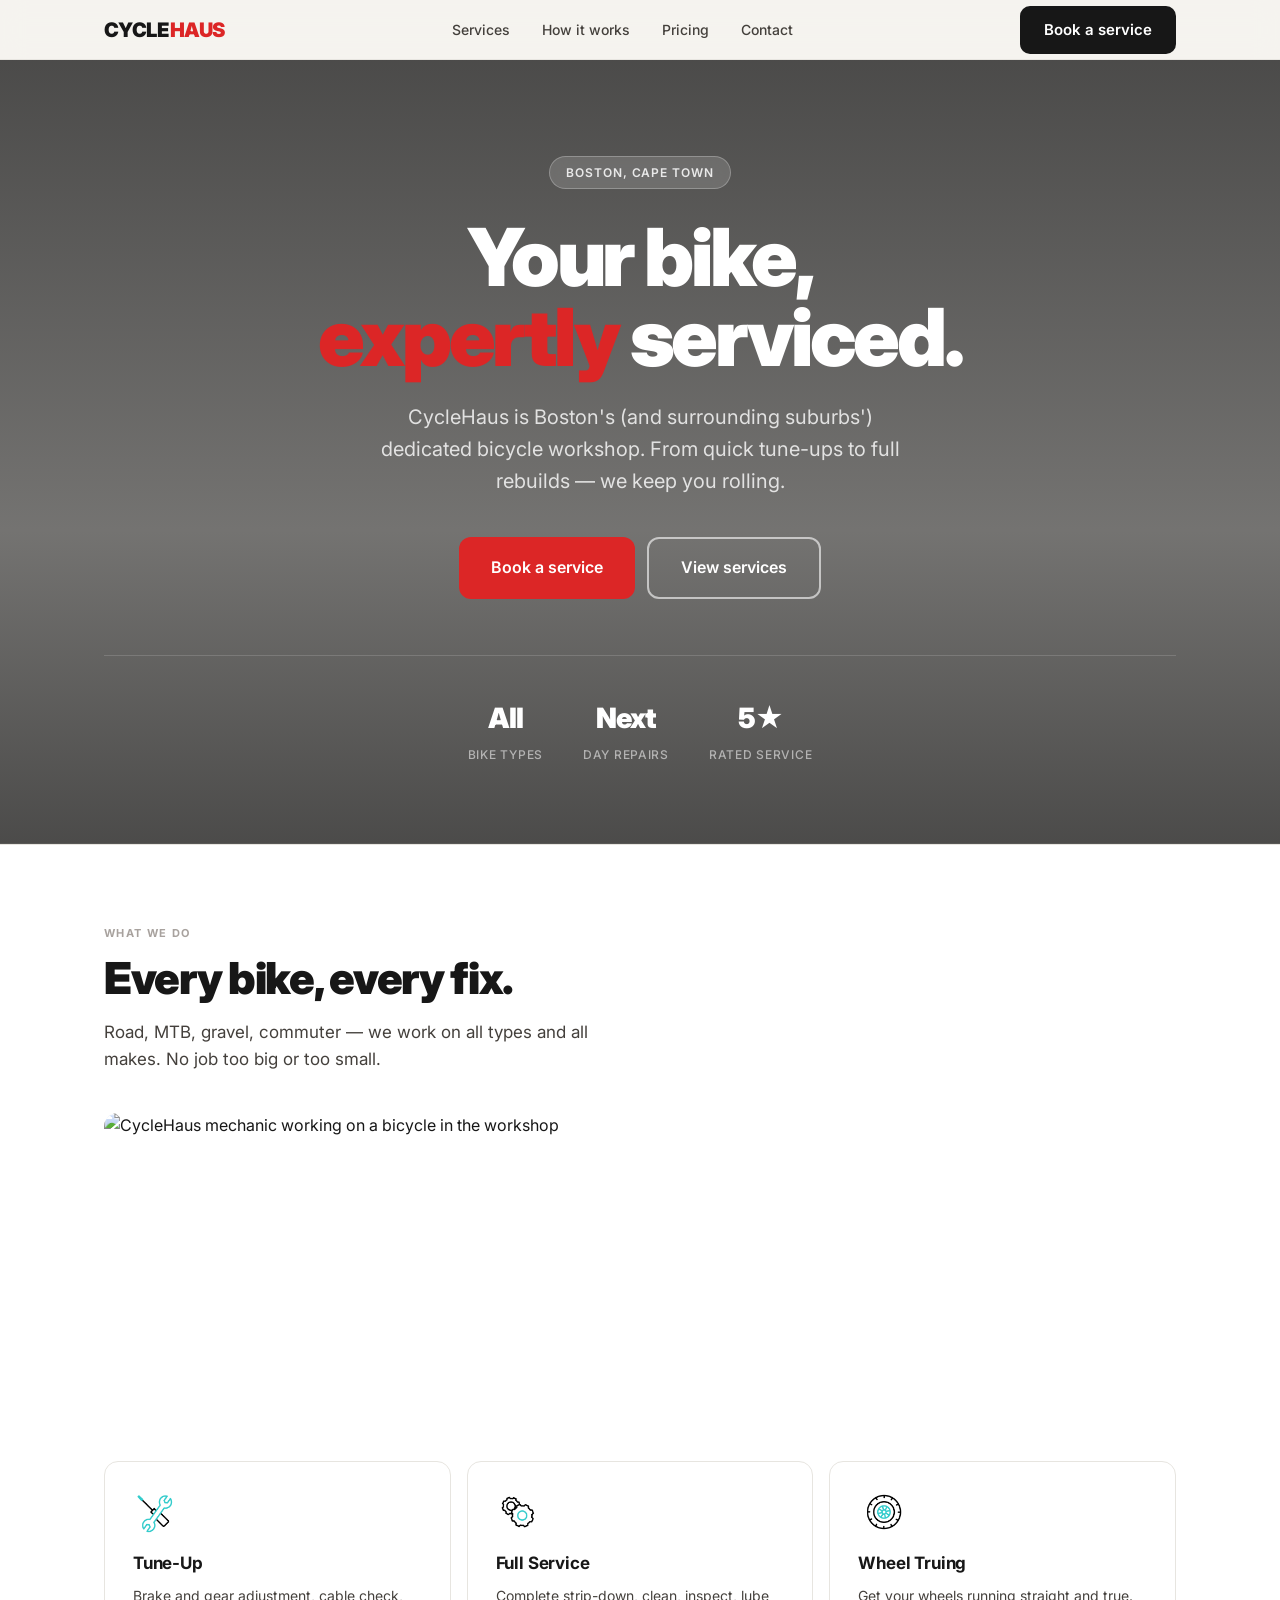
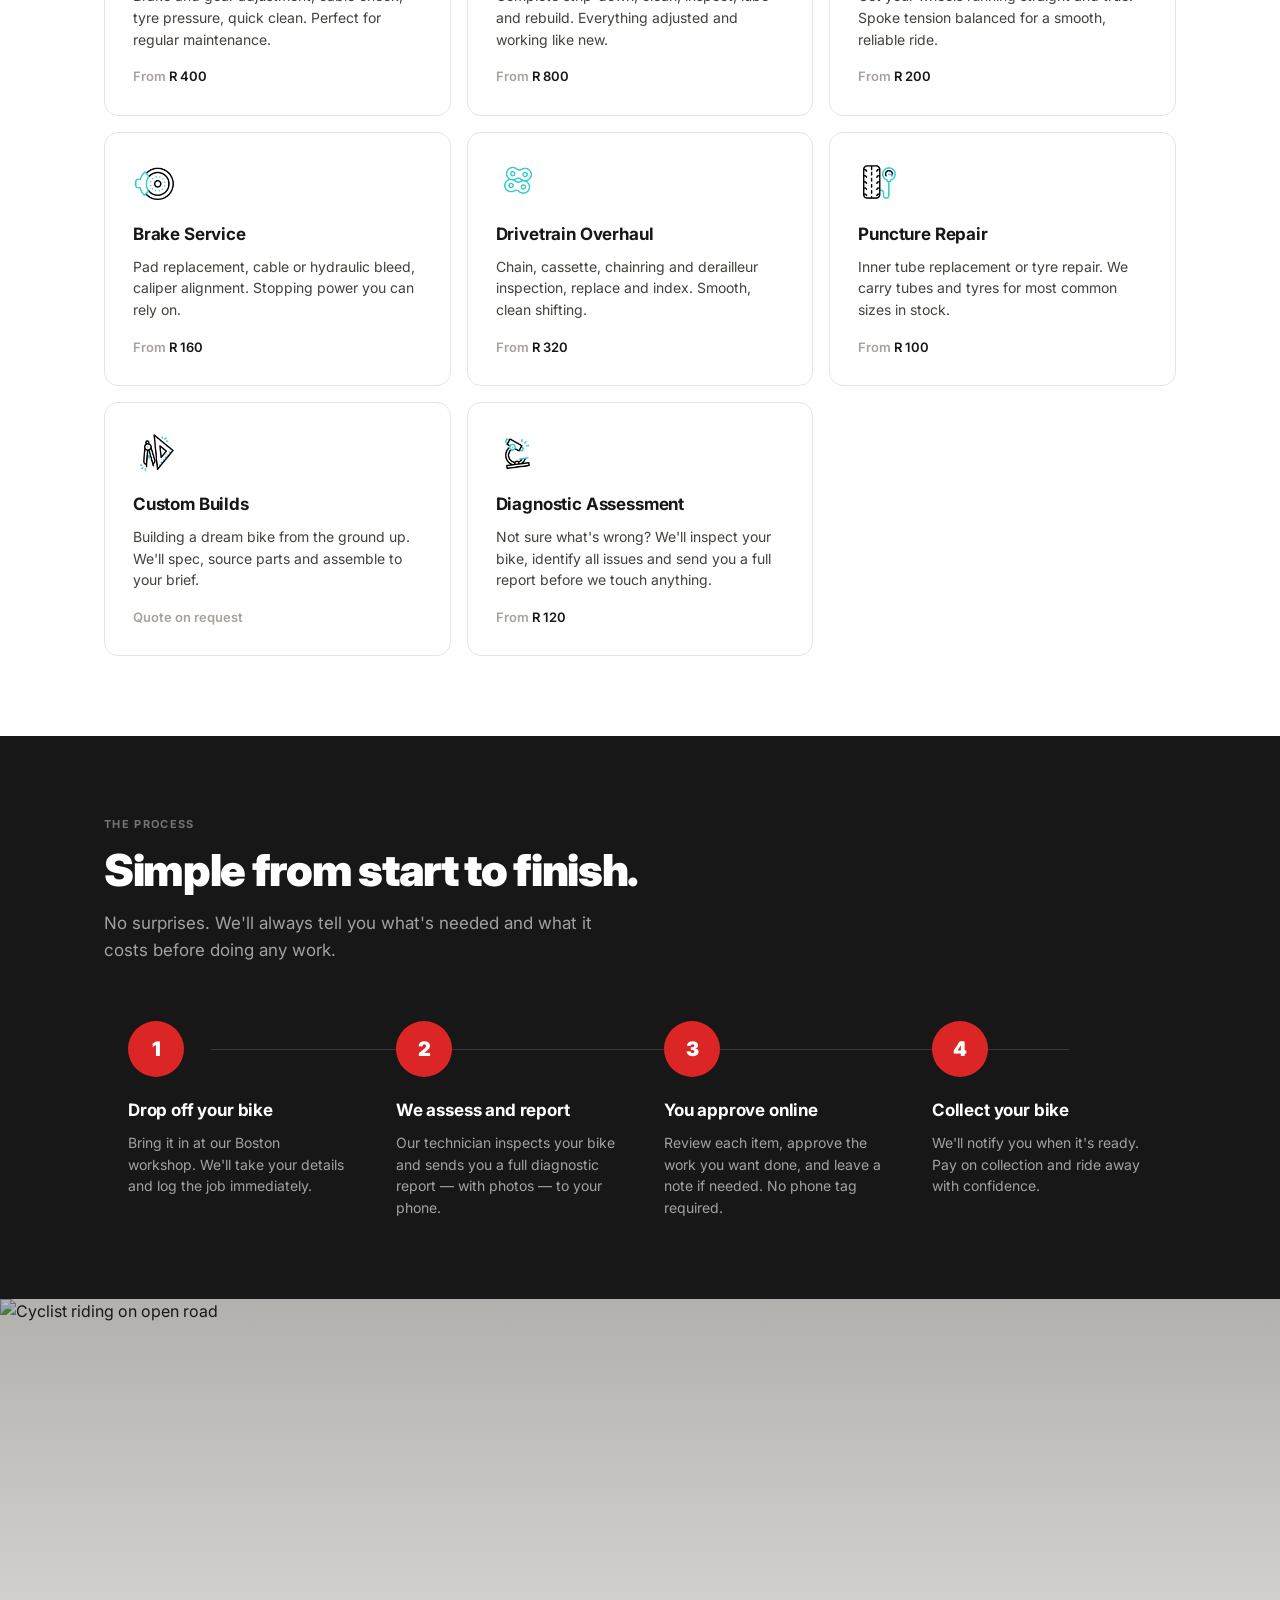
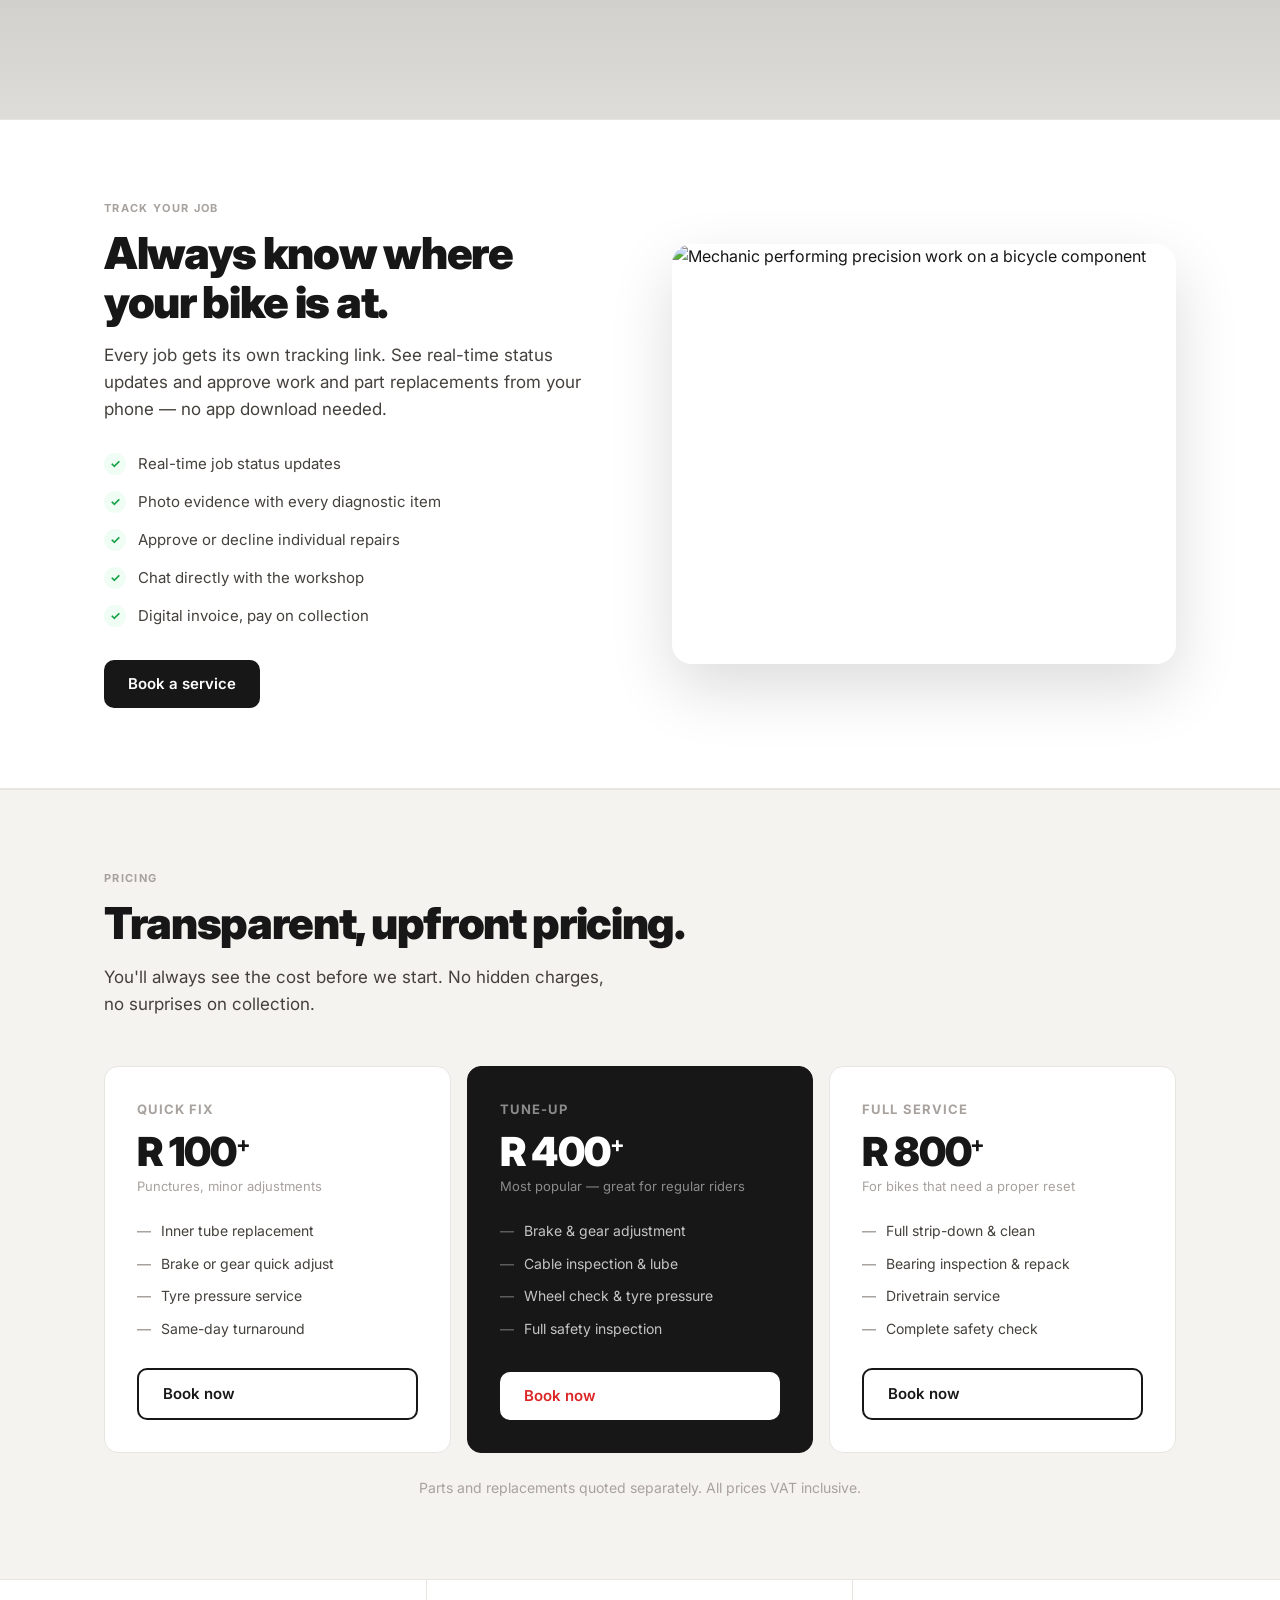
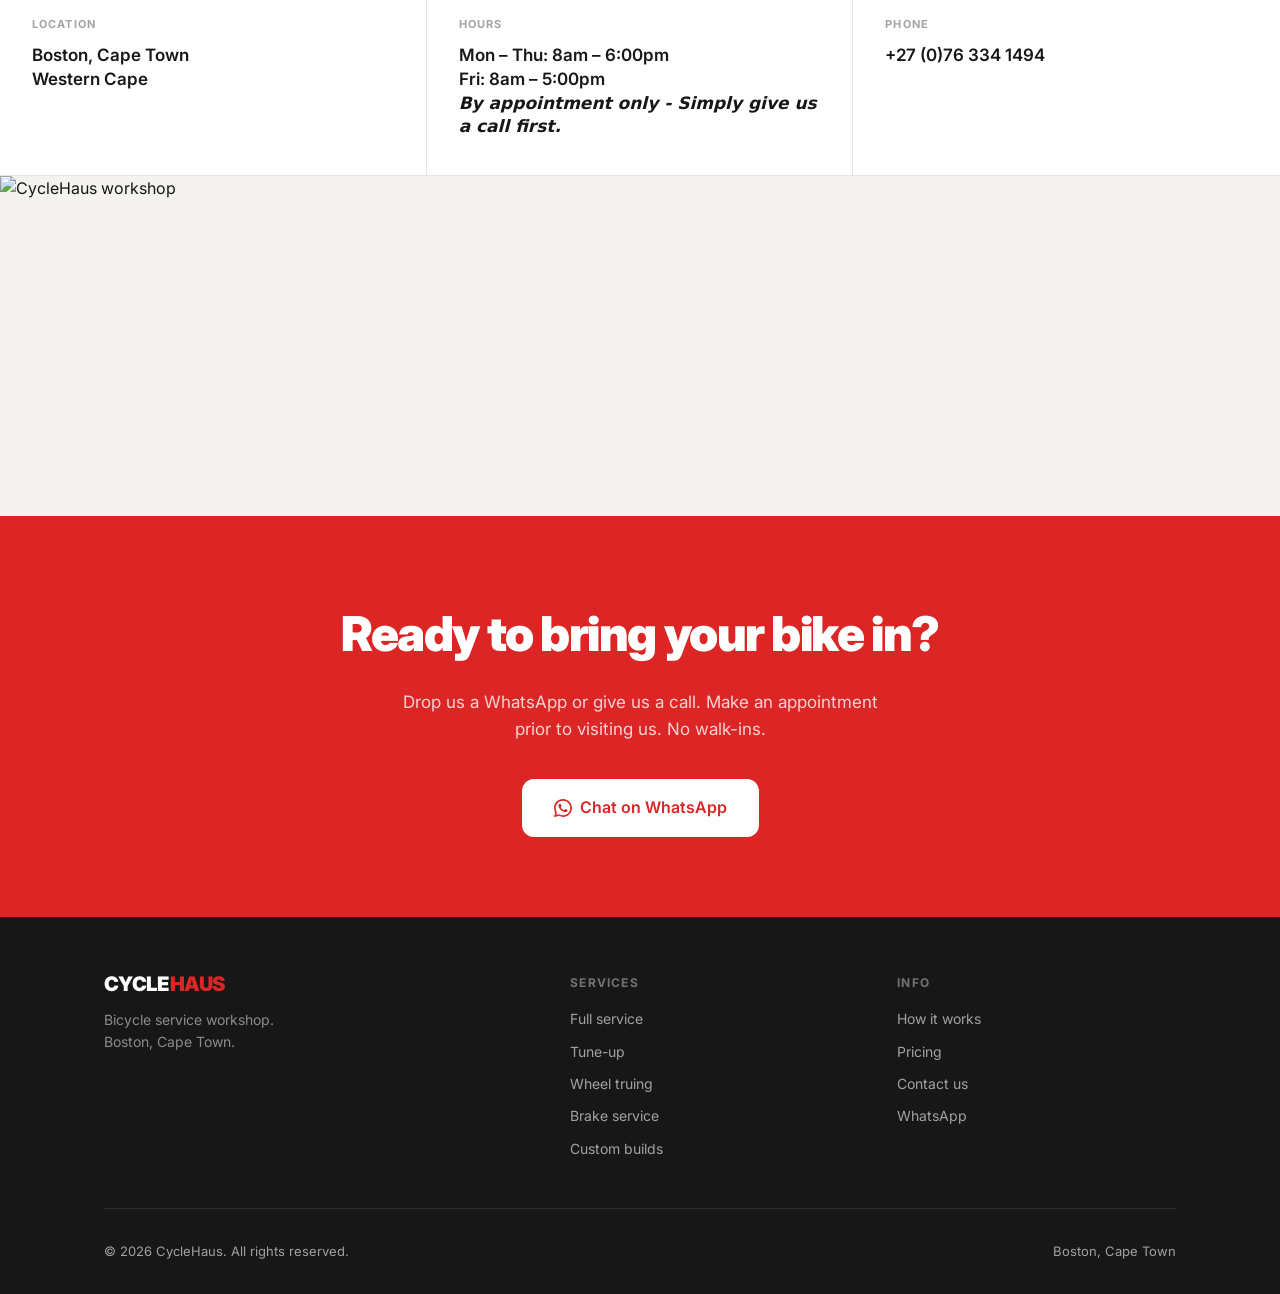
==== commit f9332e8a: "Contact details modified" ====
--- a/index.html
+++ b/index.html
@@ -280,7 +280,10 @@
   <div class="info-item">
     <p class="info-item-label">Location</p>
     <p class="info-item-value">
-      <a href="https://maps.google.com/?q=Boston,+Cape+Town" target="_blank" rel="noopener">
+      <!--a href="https://maps.google.com/?q=Boston,+Cape+Town" target="_blank" rel="noopener">
+        Boston, Cape Town<br>Western Cape
+      </a-->
+      <a href="https://maps.app.goo.gl/s4sgaeNPinjHTyea7" target="_blank" rel="noopener">
         Boston, Cape Town<br>Western Cape
       </a>
     </p>
@@ -288,8 +291,9 @@
   <div class="info-item">
     <p class="info-item-label">Hours</p>
     <p class="info-item-value">
-      Mon – Fri: 8am – 6:00pm<br>
-      By appointment only<!--Saturday: 8am – 1pm-->
+      Mon – Thu: 8am – 6:00pm<br>
+      Fri: 8am – 5:00pm<br>
+      <i>By appointment only - Simply give us a call first.</i><!--Saturday: 8am – 1pm-->
     </p>
   </div>
   <div class="info-item">
@@ -298,12 +302,12 @@
       <a href="tel:+27000000000">+27 (0)76 334 1494</a>
     </p>
   </div>
-  <div class="info-item">
+  <!--div class="info-item">
     <p class="info-item-label">Email</p>
     <p class="info-item-value">
-      <!--a href="mailto:hello@cyclehaus.co.za">hello@cyclehaus.co.za</a-->
-    </p>
-  </div>
+      <a href="mailto:hello@cyclehaus.co.za">hello@cyclehaus.co.za</a>
+    </p>
+  </div-->
 </div>
 
 <!-- ── Mechanic strip ───────────────────────────────────────────────────── -->
@@ -357,7 +361,7 @@
     </div>
     <div class="footer-bottom">
       <span>© 2026 CycleHaus. All rights reserved.</span>
-      <span>Boston, Cape Town · hello@cyclehaus.co.za</span>
+      <span>Boston, Cape Town<!-- · hello@cyclehaus.co.za--></span>
     </div>
   </div>
 </footer>
